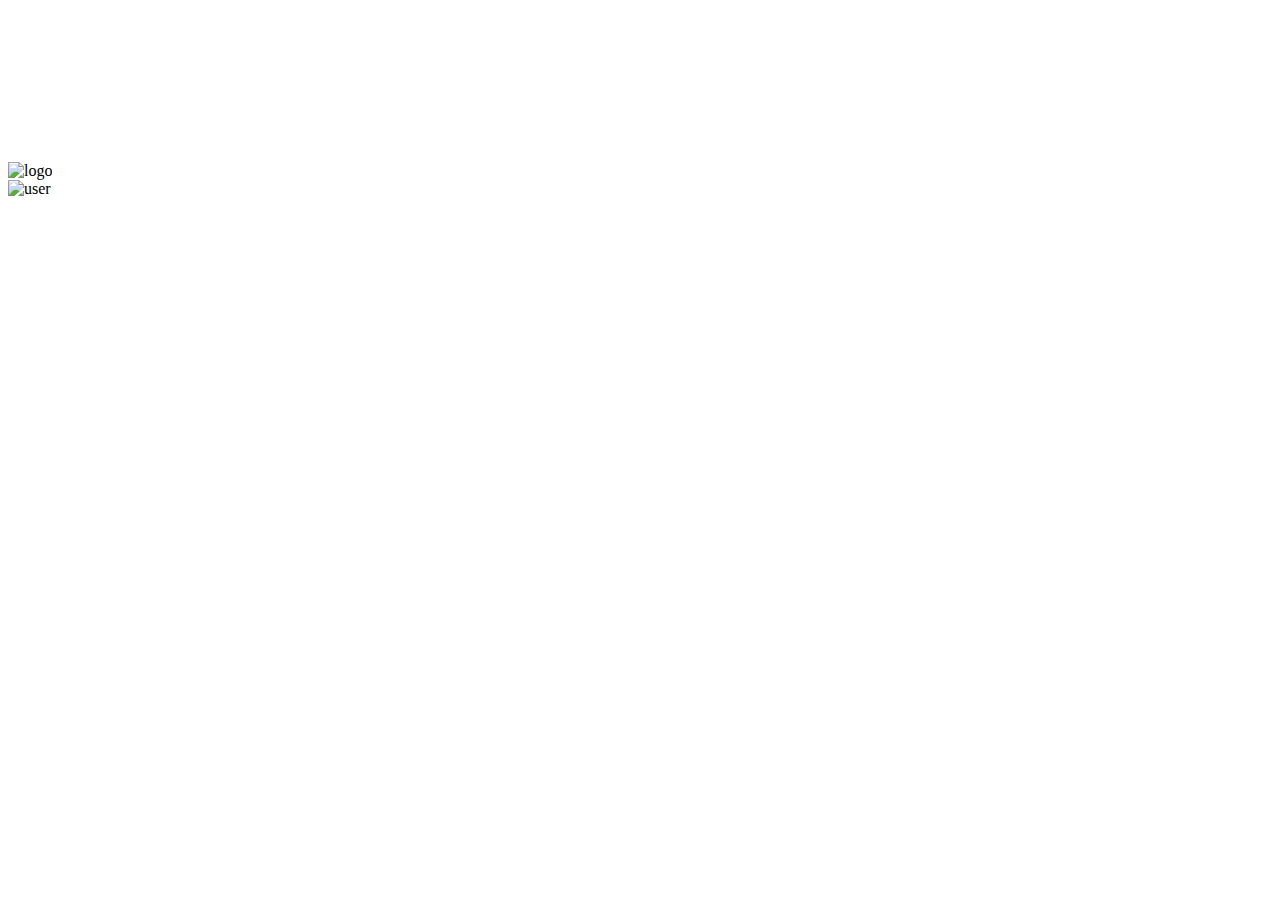
==== html/index.html @ 6c66a6c9 "animacion de boton login/register" ====
<!DOCTYPE html>
<html lang="en">
  <head>
    <meta charset="UTF-8" />
    <meta name="viewport" content="width=device-width, initial-scale=1.0" />
    <link rel="stylesheet" href="css/index.css" />
    <title>ZonaGamer</title>
  </head>
  <body>
    <div class="container">
      <header>
        <div class="svgg">
          <svg>
            <rect y="06" rx="5" fill="white" />
            <rect y="26" rx="5" fill="white" />
            <rect y="46" rx="5" fill="white" />
          </svg>
        </div>

        <div class="logoo">
          <img class="logo" src="./images/zonagamer2.png" alt="logo" />
        </div>
        <div class="userr">
          <img class="user" src="./images/user.png" alt="user" />
        </div>
      </header>
      <nav></nav>
      <div class="main"></div>
      <footer></footer>
    </div>
  </body>
</html>
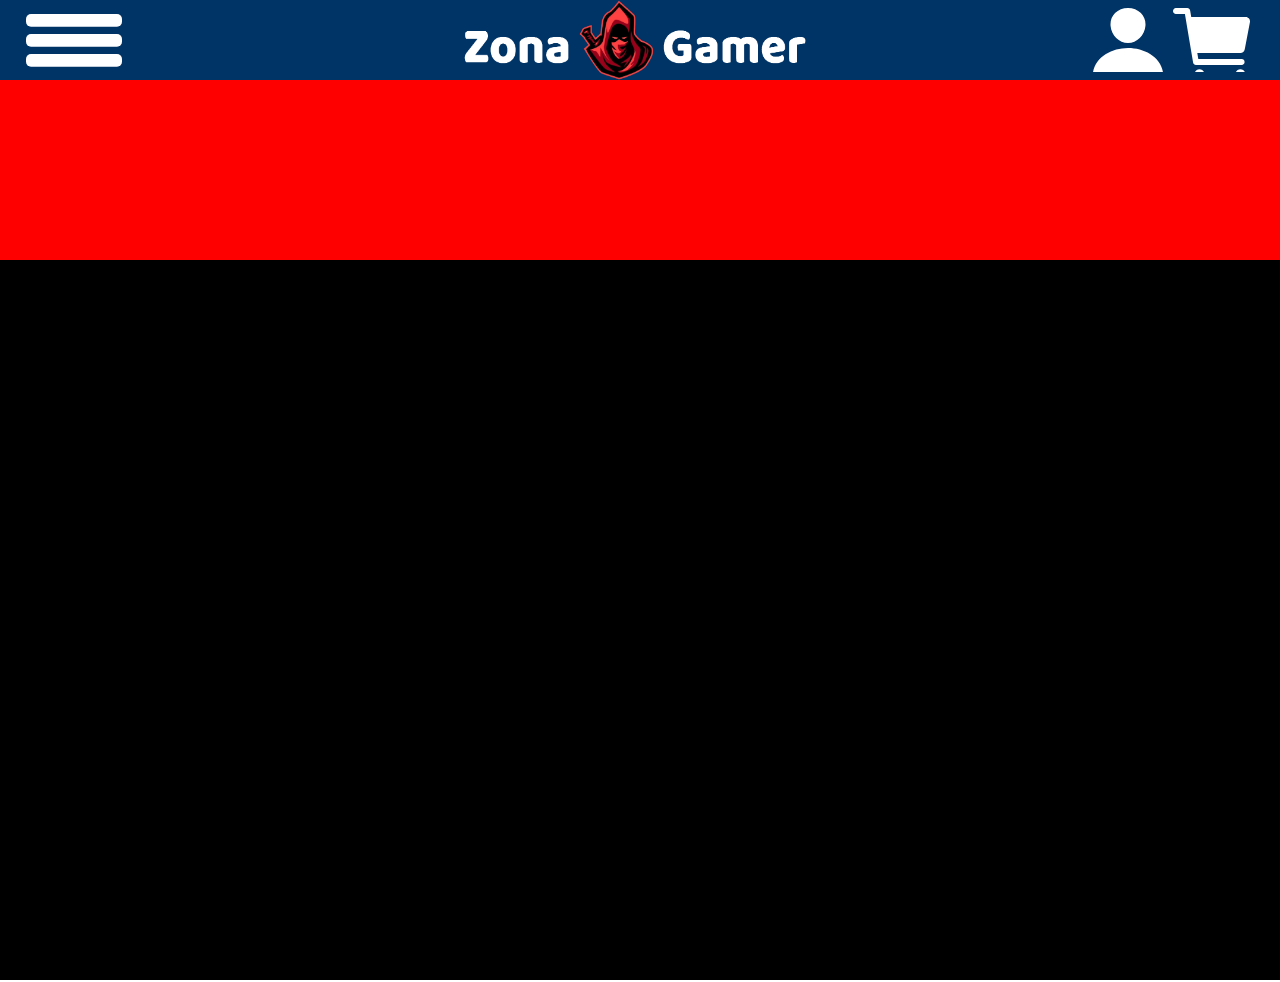
==== commit fcd1810d: "cambios index" ====
--- a/html/index.html
+++ b/html/index.html
@@ -3,14 +3,14 @@
   <head>
     <meta charset="UTF-8" />
     <meta name="viewport" content="width=device-width, initial-scale=1.0" />
-    <link rel="stylesheet" href="css/index.css" />
+    <link rel="stylesheet" href="../css/index.css" />
     <title>ZonaGamer</title>
   </head>
   <body>
     <div class="container">
       <header>
-        <div class="svgg">
-          <svg>
+        <div class="menuHamburgesa">
+          <svg class="hamburgesa">
             <rect y="06" rx="5" fill="white" />
             <rect y="26" rx="5" fill="white" />
             <rect y="46" rx="5" fill="white" />
@@ -18,10 +18,29 @@
         </div>
 
         <div class="logoo">
-          <img class="logo" src="./images/zonagamer2.png" alt="logo" />
+          <img class="logo" src="../images/zonagamer2.png" alt="logo" />
         </div>
-        <div class="userr">
-          <img class="user" src="./images/user.png" alt="user" />
+        <div class="headerDerecha">
+          <svg class="user" xmlns="http://www.w3.org/2000/svg">
+            <path
+              d="M47.8958 5.0906C44.6214 1.8078 40.0479 0 35 0C29.9251 0 25.3366 1.79686 22.0773 5.05935C18.7827 8.35776 17.1774 12.8406 17.5543 17.6811C18.3014 27.2311 26.1274 34.9998 35 34.9998C43.8726 34.9998 51.6851 27.2327 52.444 17.6843C52.826 12.8874 51.2106 8.41401 47.8958 5.0906ZM64.6146 69.9996H5.38543C4.61017 70.009 3.84242 69.8577 3.13803 69.5569C2.43363 69.2561 1.81032 68.8132 1.31343 68.2605C0.219706 67.0465 -0.221147 65.3887 0.105286 63.7121C1.52544 56.3965 5.95753 50.2513 12.9237 45.9372C19.1125 42.1076 26.9519 39.9998 35 39.9998C43.0481 39.9998 50.8875 42.1091 57.0763 45.9372C64.0425 50.2497 68.4746 56.395 69.8947 63.7106C70.2211 65.3871 69.7803 67.0449 68.6866 68.259C68.1898 68.8119 67.5666 69.2551 66.8622 69.5562C66.1578 69.8573 65.39 70.0088 64.6146 69.9996Z"
+              fill="white"
+            />
+          </svg>
+          <svg class="carrito" xmlns="http://www.w3.org/2000/svg">
+            <path
+              d="M26.4688 70C29.1266 70 31.2812 68.0412 31.2812 65.625C31.2812 63.2088 29.1266 61.25 26.4688 61.25C23.8109 61.25 21.6562 63.2088 21.6562 65.625C21.6562 68.0412 23.8109 70 26.4688 70Z"
+              fill="white"
+            />
+            <path
+              d="M67.375 70C70.0329 70 72.1875 68.0412 72.1875 65.625C72.1875 63.2088 70.0329 61.25 67.375 61.25C64.7171 61.25 62.5625 63.2088 62.5625 65.625C62.5625 68.0412 64.7171 70 67.375 70Z"
+              fill="white"
+            />
+            <path
+              d="M76.0225 10.6229C75.6202 10.1085 75.1134 9.6942 74.5389 9.41007C73.9644 9.12594 73.3365 8.97912 72.701 8.98026H18.2343L17.1373 2.47331C17.0203 1.7802 16.6734 1.15235 16.1577 0.700026C15.6419 0.247706 14.9901 -0.000147878 14.3169 6.61924e-08H2.86337C2.10396 6.61924e-08 1.37565 0.315378 0.838662 0.876753C0.301676 1.43813 0 2.19952 0 2.99342C0 3.78733 0.301676 4.54871 0.838662 5.11009C1.37565 5.67146 2.10396 5.98684 2.86337 5.98684H11.9152L20.0865 54.4017C20.2035 55.0948 20.5504 55.7227 21.0662 56.175C21.582 56.6273 22.2337 56.8751 22.907 56.875H68.7209C69.4803 56.875 70.2086 56.5596 70.7456 55.9983C71.2826 55.4369 71.5843 54.6755 71.5843 53.8816C71.5843 53.0877 71.2826 52.3263 70.7456 51.7649C70.2086 51.2035 69.4803 50.8882 68.7209 50.8882H25.3086L24.2993 44.9013H67.5469C68.5399 44.9 69.502 44.5401 70.2703 43.8824C71.0387 43.2248 71.566 42.3098 71.7632 41.2924L76.9173 14.3516C77.0415 13.6996 77.0256 13.0269 76.8709 12.3821C76.7162 11.7373 76.4264 11.1364 76.0225 10.6229Z"
+              fill="white"
+            />
+          </svg>
         </div>
       </header>
       <nav></nav>
--- a/css/index.css
+++ b/css/index.css
@@ -0,0 +1,109 @@
+* {
+  margin: 0;
+  padding: 0;
+  border: 0;
+  list-style: none;
+  outline: none;
+}
+body {
+  background-color: black;
+  display: grid;
+  min-height: 100vh; /* Usa 'vh' en lugar de '%' para calcular la altura de la ventana */
+  margin: 0;
+}
+html {
+  height: 100%;
+}
+header,
+nav,
+.main,
+.container,
+footer {
+  display: grid;
+  width: 100%;
+}
+.container {
+  min-height: 100vh; /* Establece una altura mínima para asegurar que la cuadrícula llene la pantalla */
+  grid-template-rows: auto 1fr auto; /* Primera fila para header, segunda fila para main y tercera fila para footer */
+  grid-template-columns: 1fr; /* Columnas */ /* Una columna que ocupará todo el espacio disponible */
+}
+header {
+  background: #003366;
+  width: calc(100% - 4%);
+  height: auto; /* Cambia la altura a 'auto' para ajustarse al contenido */
+  grid-template-columns: 33.3% 33.3% 33.3%;
+  grid-row: 1; /* El encabezado ocupa la primera fila */
+  margin: 0%;
+  padding-left: 2%;
+  padding-right: 2%;
+}
+.svgg,
+.logoo,
+.headerDerecha {
+  height: auto;
+  width: 100%;
+}
+.menuHamburgesa {
+  width: 100%;
+  display: grid;
+  justify-content: start;
+  align-content: center;
+}
+.hamburgesa {
+  width: 6rem;
+  height: 4rem;
+}
+rect {
+  width: 100%;
+  height: 20%;
+}
+.logoo {
+  margin: auto;
+  display: grid;
+  justify-content: center;
+  align-content: center;
+}
+.logo {
+  width: 22rem;
+  height: 5rem;
+}
+.headerDerecha {
+  display: grid;
+  grid-template-columns: 5rem 5rem;
+  grid-template-rows: 1fr;
+  justify-items: end;
+  align-items: center;
+  justify-content: end;
+  align-content: center;
+}
+.user {
+  width: 100%;
+  height: 4rem;
+}
+.carrito {
+  width: 100%;
+  height: 4rem;
+}
+nav {
+  grid-row: 2; /* El nav ocupa la segunda fila */
+  grid-template-columns: 1fr;
+  grid-template-rows: 1fr;
+  background-color: red;
+  width: 100%;
+  height: 20vh;
+}
+.main {
+  width: 100%;
+  height: 80vh;
+  background-color: black;
+  color: white;
+}
+footer {
+  grid-row: auto;
+  width: 100%;
+  height: auto;
+  grid-template-columns: 1fr;
+  background-color: #202020;
+  border-bottom: 1px solid white;
+  border-top: 1px solid white;
+}
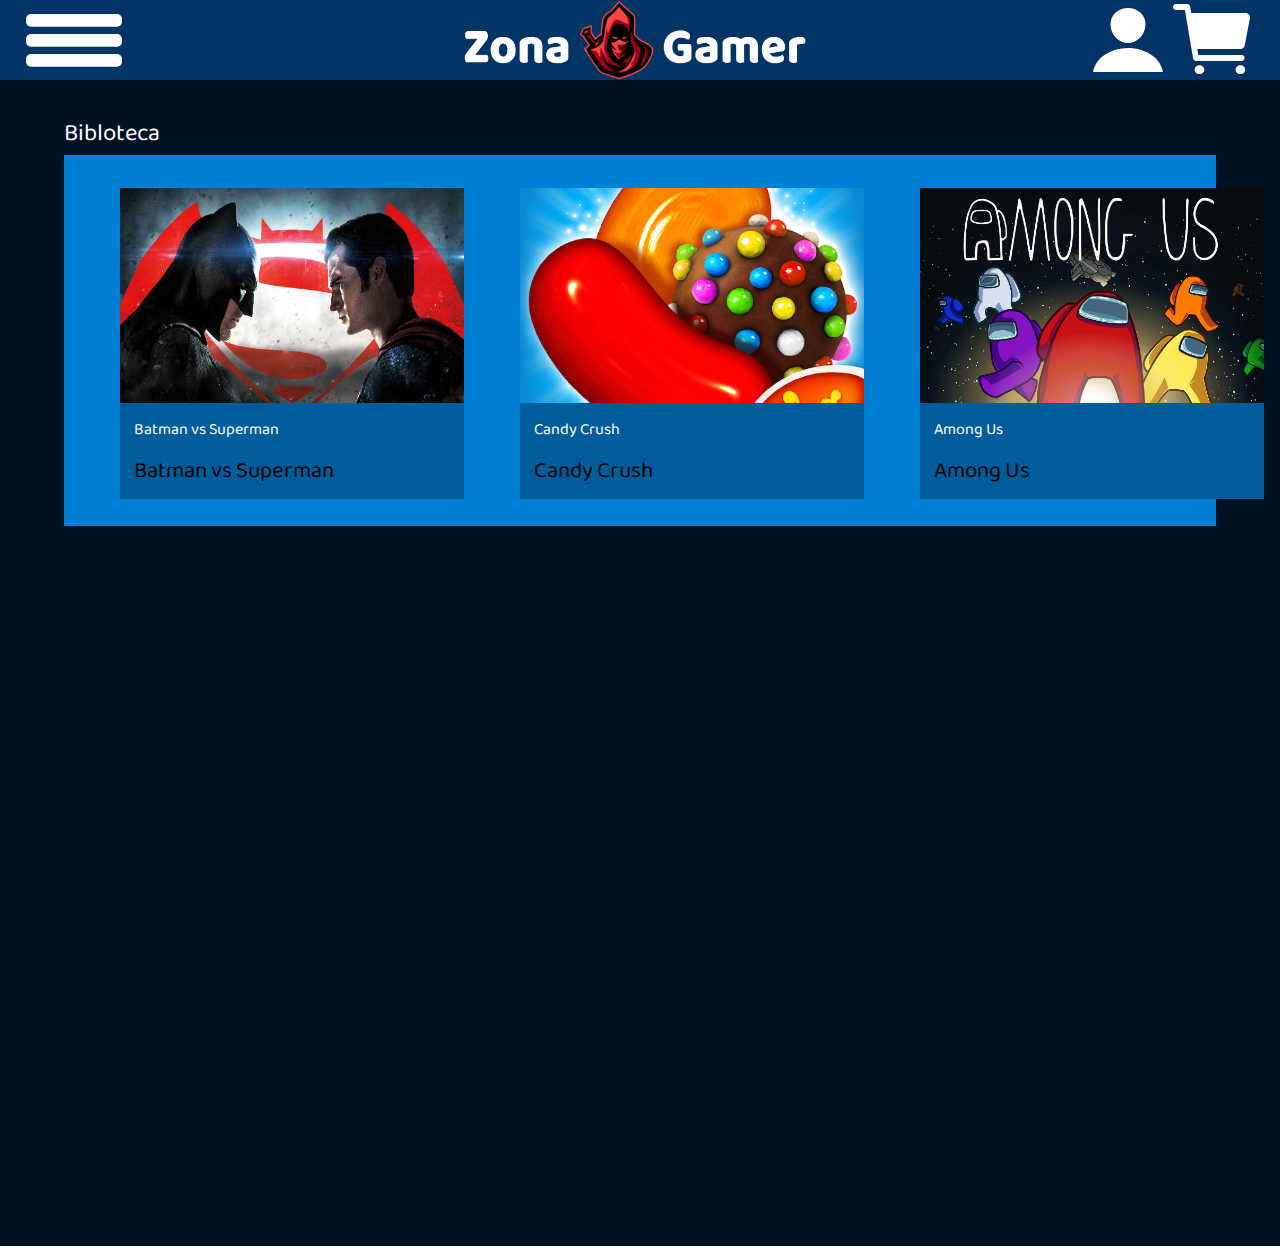
==== commit 689260eb: "cambios index y intento de armar carrusel" ====
--- a/html/index.html
+++ b/html/index.html
@@ -4,6 +4,12 @@
     <meta charset="UTF-8" />
     <meta name="viewport" content="width=device-width, initial-scale=1.0" />
     <link rel="stylesheet" href="../css/index.css" />
+    <link rel="preconnect" href="https://fonts.googleapis.com" />
+    <link rel="preconnect" href="https://fonts.gstatic.com" crossorigin />
+    <link
+      href="https://fonts.googleapis.com/css2?family=Baloo+Chettan+2:wght@700&display=swap"
+      rel="stylesheet"
+    />
     <title>ZonaGamer</title>
   </head>
   <body>
@@ -43,7 +49,26 @@
           </svg>
         </div>
       </header>
-      <nav></nav>
+      <nav>
+        <p>Bibloteca</p>
+        <div class="biblioteca">
+          <div class="cardJuegoBibloteca">
+            <img src="../images/batmanvssuperman.jpg" alt="batmanvssuperman" />
+            <p class="recuadroNombre">Batman vs Superman</p>
+            <p class="recuadroNombreGrande">Batman vs Superman</p>
+          </div>
+          <div class="cardJuegoBibloteca">
+            <img src="../images/CandyCrush.png" alt="batmanvssuperman" />
+            <p class="recuadroNombre">Candy Crush</p>
+            <p class="recuadroNombreGrande">Candy Crush</p>
+          </div>
+          <div class="cardJuegoBibloteca">
+            <img src="../images/amongUs.png" alt="batmanvssuperman" />
+            <p class="recuadroNombre">Among Us</p>
+            <p class="recuadroNombreGrande">Among Us</p>
+          </div>
+        </div>
+      </nav>
       <div class="main"></div>
       <footer></footer>
     </div>
--- a/css/index.css
+++ b/css/index.css
@@ -6,7 +6,7 @@
   outline: none;
 }
 body {
-  background-color: black;
+  background-color: #012;
   display: grid;
   min-height: 100vh; /* Usa 'vh' en lugar de '%' para calcular la altura de la ventana */
   margin: 0;
@@ -82,22 +82,81 @@
 }
 .carrito {
   width: 100%;
-  height: 4rem;
+  height: 4.5rem;
 }
 nav {
   grid-row: 2; /* El nav ocupa la segunda fila */
   grid-template-columns: 1fr;
+  grid-template-rows: 10.5% 89.5%;
+  width: 100%;
+  height: 46vh;
+  margin-top: 2rem;
+  justify-items: center;
+  align-items: end;
+  justify-content: end;
+}
+nav p {
+  justify-items: start;
+  align-items: start;
+  justify-content: start;
+  padding-bottom: 0.5%;
+}
+p {
+  color: white;
+  font-family: "Baloo Chettan 2", cursive;
+  font-size: 1.5rem;
+  width: 90%;
+}
+.biblioteca {
+  display: grid;
+  grid-template-columns: 25rem 25rem 25rem;
   grid-template-rows: 1fr;
-  background-color: red;
+  width: 90%;
+  height: 100%;
+  background-color: #0080d5;
+}
+nav .cardJuegoBibloteca {
+  display: grid;
+  align-items: center;
+  align-content: center;
+  width: calc(100% - 14%);
+  height: calc(100% - 10%);
+  margin-left: 14%;
+  padding-top: 5%;
+  padding-bottom: 5%;
+}
+
+.cardJuegoBibloteca img {
   width: 100%;
-  height: 20vh;
+  height: 14rem;
 }
+.recuadroNombre,
+.recuadroNombreGrande {
+  background-color: #005d9b;
+  font-family: "Baloo Chettan 2", cursive;
+  width: calc(100% - 4%);
+  height: calc(100% - 4%);
+  padding-left: 4%;
+  padding-top: 4%;
+  padding-bottom: 2%;
+}
+.recuadroNombre {
+  color: white;
+  font-size: 1rem;
+}
+.recuadroNombreGrande {
+  color: black;
+  font-size: 1.4rem;
+  padding-top: 0%;
+}
+
 .main {
   width: 100%;
   height: 80vh;
-  background-color: black;
+  background-color: #012;
   color: white;
 }
+
 footer {
   grid-row: auto;
   width: 100%;
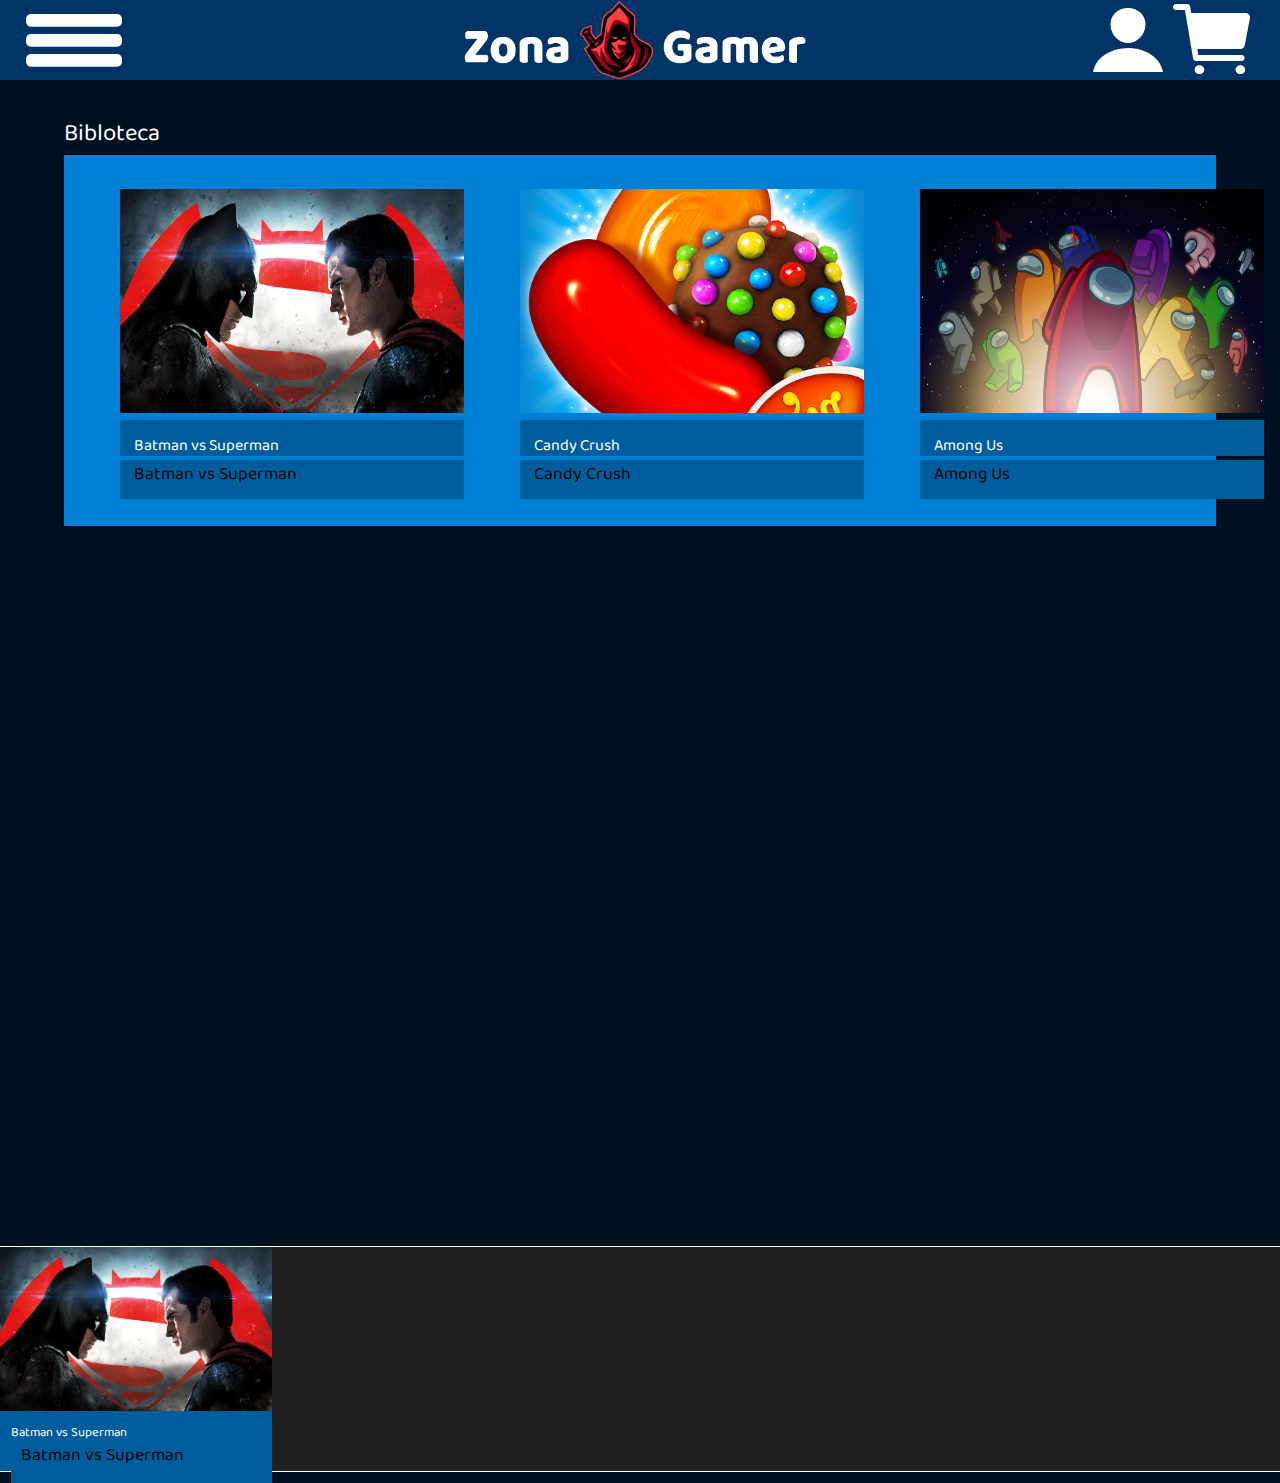
==== commit 558e9820: "carrusel" ====
--- a/html/index.html
+++ b/html/index.html
@@ -70,7 +70,15 @@
         </div>
       </nav>
       <div class="main"></div>
-      <footer></footer>
+      <footer>
+        <div class="cardJuego">
+          <img src="../images/batmanvssuperman.jpg" alt="batmanvssuperman" />
+          <div class="recuadroNombre">
+            <p class="recuadroNombreChico">Batman vs Superman</p>
+            <p class="recuadroNombreGrande">Batman vs Superman</p>
+          </div>
+        </div>
+      </footer>
     </div>
   </body>
 </html>
--- a/css/index.css
+++ b/css/index.css
@@ -166,3 +166,30 @@
   border-bottom: 1px solid white;
   border-top: 1px solid white;
 }
+.cardJuego {
+  display: flex;
+  flex-direction: column;
+  height: 14rem;
+  width: 17rem;
+}
+.cardJuego img {
+  height: 75%;
+  width: 100%;
+}
+.recuadroNombre {
+  width: calc(100% - 4%);
+  height: calc(25% - 8%);
+  padding-left: 4%;
+  padding-top: 4%;
+  padding-bottom: 4%;
+  background-color: #005d9b;
+  font-family: "Baloo Chettan 2", cursive;
+}
+.recuadroNombreChico {
+  color: white;
+  font-size: 0.8rem;
+}
+.recuadroNombreGrande {
+  color: black;
+  font-size: 1.1rem;
+}
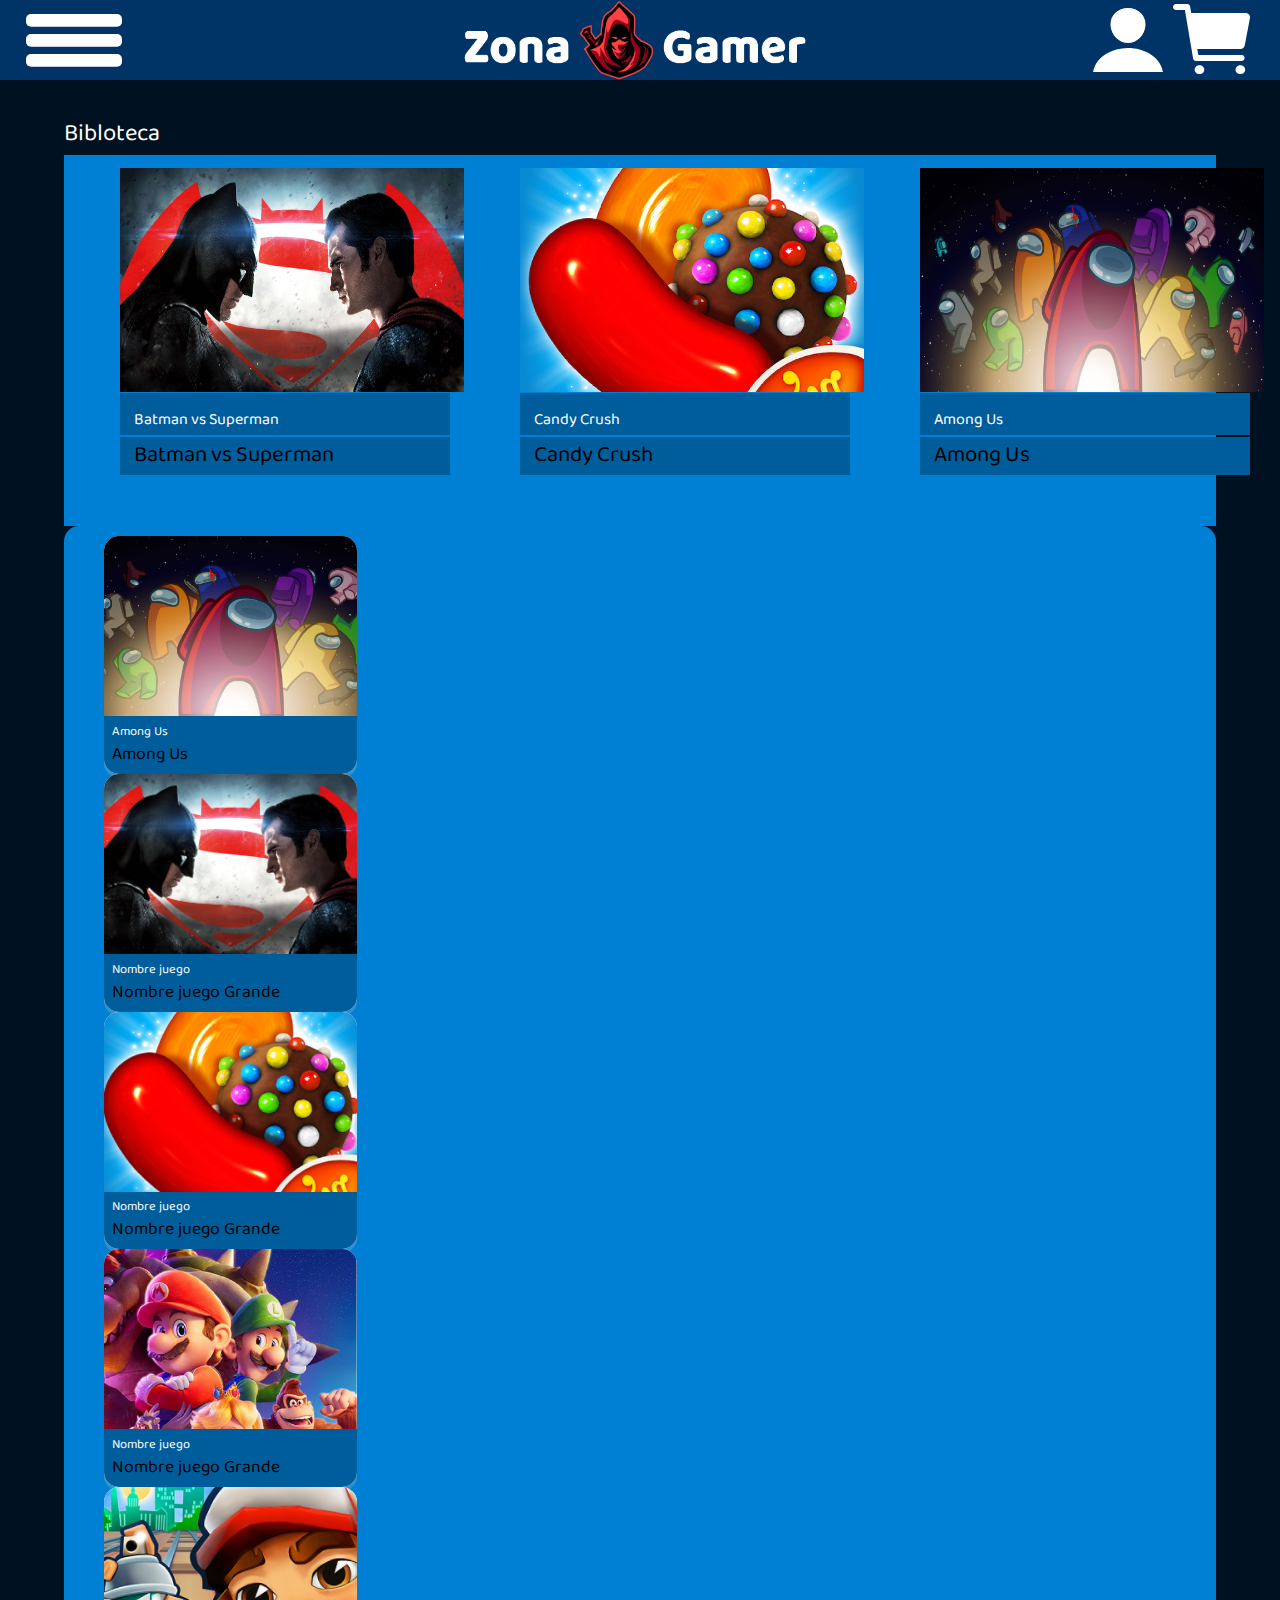
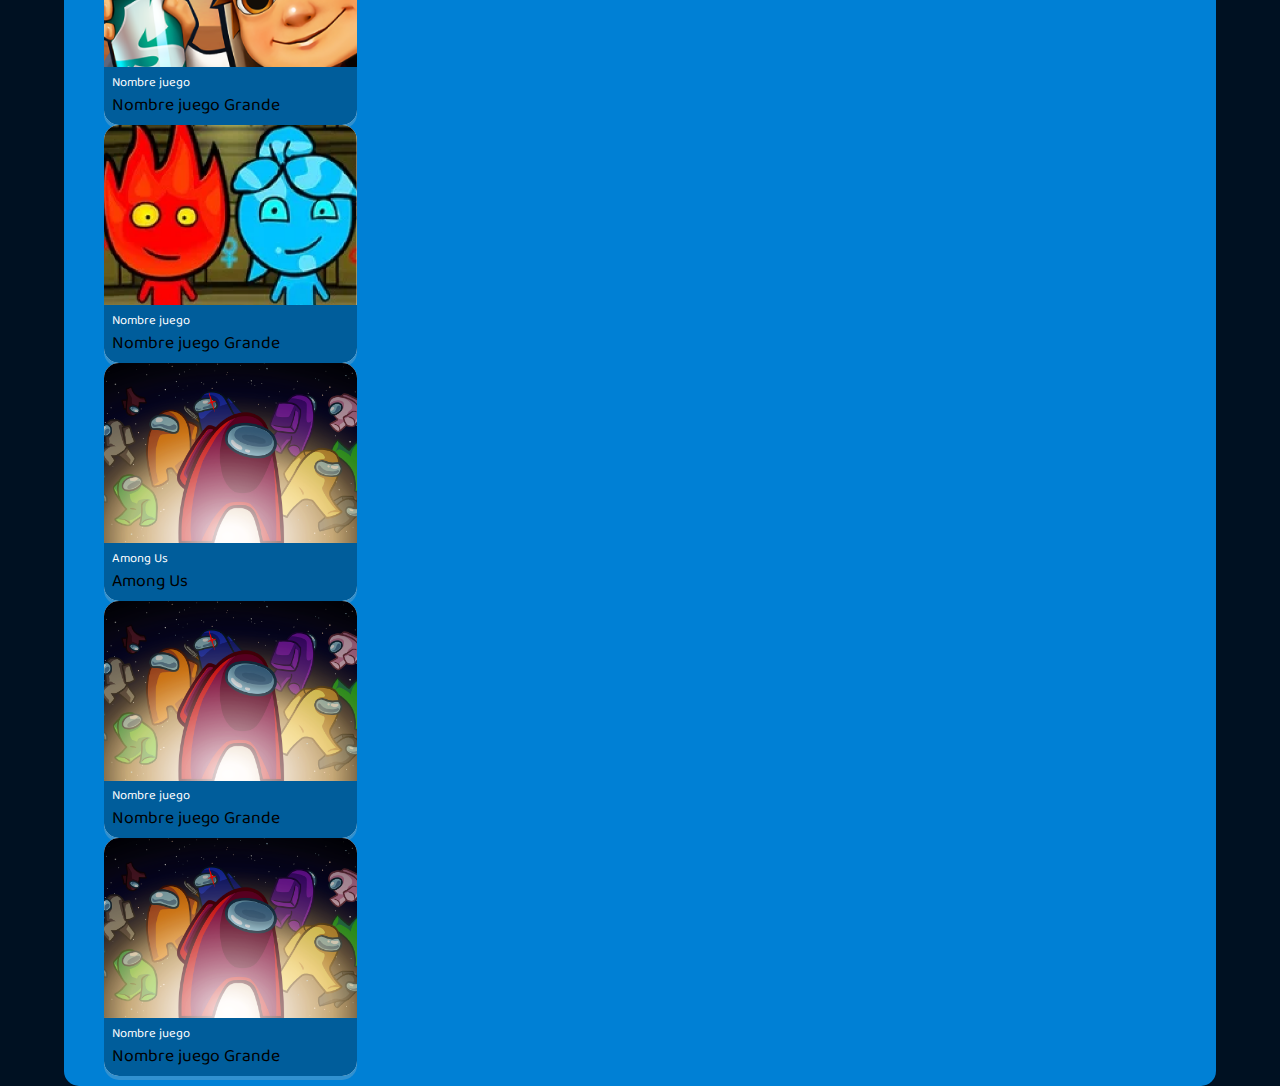
==== commit 34139fb7: "Carruseles LISTOS" ====
--- a/html/index.html
+++ b/html/index.html
@@ -10,6 +10,7 @@
       href="https://fonts.googleapis.com/css2?family=Baloo+Chettan+2:wght@700&display=swap"
       rel="stylesheet"
     />
+    
     <title>ZonaGamer</title>
   </head>
   <body>
@@ -69,16 +70,127 @@
           </div>
         </div>
       </nav>
-      <div class="main"></div>
+      <div class="medium">
+      <div class="main">
+        <div class="swiper-button-next"></div>
+        <div class="swiper-button-prev"></div>
+        <div class="swiper-container mySwiper">
+          <div class="swiper-wrapper">
+            <div class="swiper-slide">
+              <img src="../images/amongUs.png" alt="amongUs" />
+              <div class="card-descripcion">
+                <div class="card-tittle">
+                  <p>Among Us</p>
+                </div>
+                <div class="card-text">
+                  <p>Among Us</p>
+                </div>
+              </div>
+            </div>
+            <div class="swiper-slide">
+              <img src="../images/batmanvssuperman.jpg" alt="amongUs" />
+              <div class="card-descripcion">
+                <div class="card-tittle">
+                  <p>Nombre juego</p>
+                </div>
+                <div class="card-text">
+                  <p>Nombre juego Grande</p>
+                </div>
+              </div>
+            </div>
+            <div class="swiper-slide">
+              <img src="../images/CandyCrush.png" alt="amongUs" />
+              <div class="card-descripcion">
+                <div class="card-tittle">
+                  <p>Nombre juego</p>
+                </div>
+                <div class="card-text">
+                  <p>Nombre juego Grande</p>
+                </div>
+              </div>
+            </div>
+            <div class="swiper-slide">
+              <img src="../images/MarioBros.png" alt="amongUs" />
+              <div class="card-descripcion">
+                <div class="card-tittle">
+                  <p>Nombre juego</p>
+                </div>
+                <div class="card-text">
+                  <p>Nombre juego Grande</p>
+                </div>
+              </div>
+            </div>
+            <div class="swiper-slide">
+              <img src="../images/subway.png" alt="amongUs" />
+              <div class="card-descripcion">
+                <div class="card-tittle">
+                  <p>Nombre juego</p>
+                </div>
+                <div class="card-text">
+                  <p>Nombre juego Grande</p>
+                </div>
+              </div>
+            </div>
+            <div class="swiper-slide">
+              <img src="../images/FyA.png" alt="amongUs" />
+              <div class="card-descripcion">
+                <div class="card-tittle">
+                  <p>Nombre juego</p>
+                </div>
+                <div class="card-text">
+                  <p>Nombre juego Grande</p>
+                </div>
+              </div>
+            </div>
+            <div class="swiper-slide">
+              <img src="../images/amongUs.png" alt="amongUs" />
+              <div class="card-descripcion">
+                <div class="card-tittle">
+                  <p>Among Us</p>
+                </div>
+                <div class="card-text">
+                  <p>Among Us</p>
+                </div>
+              </div>
+            </div>
+            <div class="swiper-slide">
+              <img src="../images/amongUs.png" alt="amongUs" />
+              <div class="card-descripcion">
+                <div class="card-tittle">
+                  <p>Nombre juego</p>
+                </div>
+                <div class="card-text">
+                  <p>Nombre juego Grande</p>
+                </div>
+              </div>
+            </div>
+            <div class="swiper-slide">
+              <img src="../images/amongUs.png" alt="amongUs" />
+              <div class="card-descripcion">
+                <div class="card-tittle">
+                  <p>Nombre juego</p>
+                </div>
+                <div class="card-text">
+                  <p>Nombre juego Grande</p>
+                </div>
+              </div>
+            </div>
+          </div>
+        </div>
+      </div>
+    </div>
       <footer>
-        <div class="cardJuego">
+        <!--<div class="cardJuego">
           <img src="../images/batmanvssuperman.jpg" alt="batmanvssuperman" />
           <div class="recuadroNombre">
             <p class="recuadroNombreChico">Batman vs Superman</p>
             <p class="recuadroNombreGrande">Batman vs Superman</p>
           </div>
-        </div>
+        </div>--!>
       </footer>
     </div>
+    <!-- Swiper JS -->
+    <script src="https://unpkg.com/swiper/swiper-bundle.min.js"></script>
+    <script src="../js/prueba.js" type="text/javascript"></script>
   </body>
 </html>
--- a/css/index.css
+++ b/css/index.css
@@ -4,6 +4,7 @@
   border: 0;
   list-style: none;
   outline: none;
+  box-sizing: border-box;
 }
 body {
   background-color: #012;
@@ -16,20 +17,19 @@
 }
 header,
 nav,
-.main,
-.container,
 footer {
   display: grid;
   width: 100%;
 }
 .container {
+  display: grid;
   min-height: 100vh; /* Establece una altura mínima para asegurar que la cuadrícula llene la pantalla */
   grid-template-rows: auto 1fr auto; /* Primera fila para header, segunda fila para main y tercera fila para footer */
   grid-template-columns: 1fr; /* Columnas */ /* Una columna que ocupará todo el espacio disponible */
 }
 header {
   background: #003366;
-  width: calc(100% - 4%);
+  width: calc(100%);
   height: auto; /* Cambia la altura a 'auto' para ajustarse al contenido */
   grid-template-columns: 33.3% 33.3% 33.3%;
   grid-row: 1; /* El encabezado ocupa la primera fila */
@@ -149,12 +149,64 @@
   font-size: 1.4rem;
   padding-top: 0%;
 }
-
+/*------------------------------------------------------*/
+.medium {
+  display: flex;
+  justify-content: center;
+}
 .main {
-  width: 100%;
-  height: 80vh;
-  background-color: #012;
-  color: white;
+  background-color: #0080d5;
+  border-radius: 15px;
+  width: 90%;
+  padding: 10px 40px;
+  overflow: hidden;
+}
+
+.main .swiper-main {
+  width: 100%;
+  height: 100%;
+}
+
+.swiper-slide {
+  position: relative;
+  text-align: start;
+  background: #fff;
+  border-radius: 15px;
+  box-shadow: 0px 4px rgba(196, 196, 196, 0.25);
+}
+.swiper-slide:hover img {
+  filter: blur(5px);
+}
+.swiper-slide .card-tittle p {
+  font-size: 0.8rem;
+}
+.swiper-slide .card-text p {
+  font-size: 1.1rem;
+  color: black;
+}
+.swiper-slide img {
+  display: block;
+  width: 100%;
+  height: 180px;
+  object-fit: cover;
+  border-top-left-radius: 15px;
+  border-top-right-radius: 15px;
+}
+.main .card-descripcion {
+  padding: 0.3rem 0.5rem 0.5rem;
+  background-color: #005d9b;
+  border-bottom-left-radius: 15px;
+  border-bottom-right-radius: 15px;
+}
+
+.main .card-descripcion .card-tittle {
+  font-size: 1rem;
+}
+.swiper-button-next {
+  right: 26px !important;
+}
+.swiper-button-prev {
+  left: 26px !important;
 }
 
 footer {
@@ -166,30 +218,3 @@
   border-bottom: 1px solid white;
   border-top: 1px solid white;
 }
-.cardJuego {
-  display: flex;
-  flex-direction: column;
-  height: 14rem;
-  width: 17rem;
-}
-.cardJuego img {
-  height: 75%;
-  width: 100%;
-}
-.recuadroNombre {
-  width: calc(100% - 4%);
-  height: calc(25% - 8%);
-  padding-left: 4%;
-  padding-top: 4%;
-  padding-bottom: 4%;
-  background-color: #005d9b;
-  font-family: "Baloo Chettan 2", cursive;
-}
-.recuadroNombreChico {
-  color: white;
-  font-size: 0.8rem;
-}
-.recuadroNombreGrande {
-  color: black;
-  font-size: 1.1rem;
-}
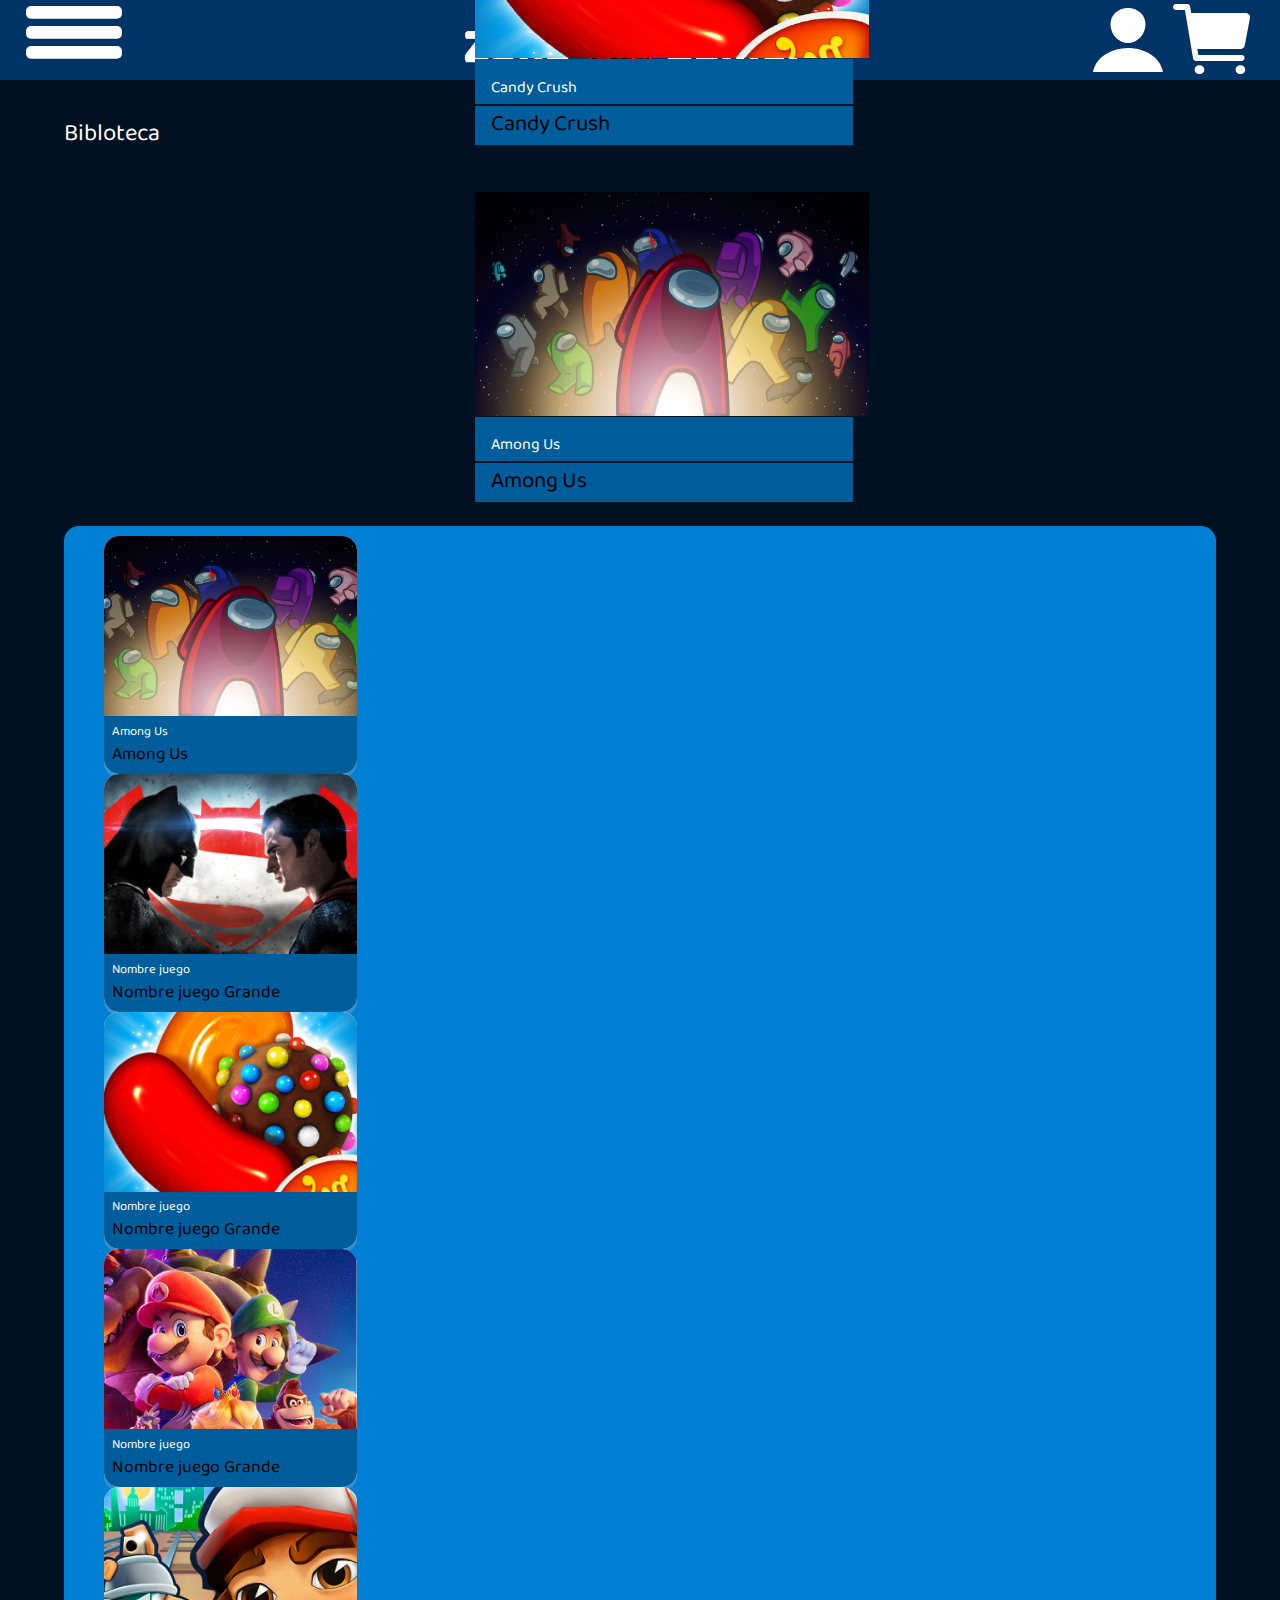
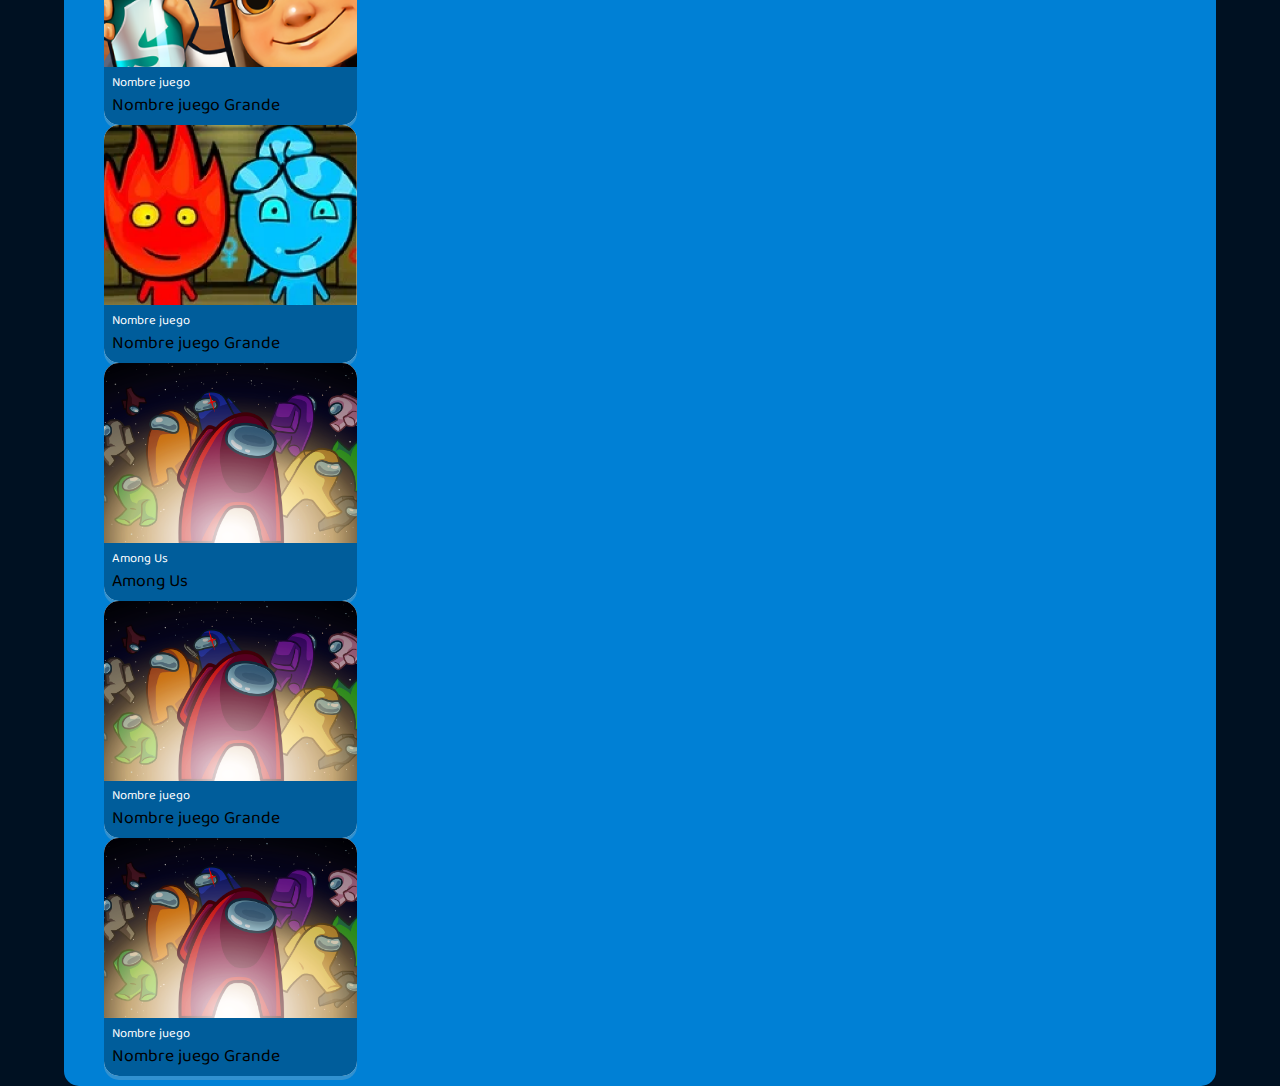
==== commit 4cc536c8: "menu hamburguesa implementado pero con errores de margenes y vivisibilidad" ====
--- a/html/index.html
+++ b/html/index.html
@@ -13,17 +13,18 @@
     
     <title>ZonaGamer</title>
   </head>
+  
   <body>
     <div class="container">
       <header>
-        <div class="menuHamburgesa">
+        
           <svg class="hamburgesa">
             <rect y="06" rx="5" fill="white" />
             <rect y="26" rx="5" fill="white" />
             <rect y="46" rx="5" fill="white" />
           </svg>
-        </div>
 
+          
         <div class="logoo">
           <img class="logo" src="../images/zonagamer2.png" alt="logo" />
         </div>
--- a/css/index.css
+++ b/css/index.css
@@ -43,12 +43,7 @@
   height: auto;
   width: 100%;
 }
-.menuHamburgesa {
-  width: 100%;
-  display: grid;
-  justify-content: start;
-  align-content: center;
-}
+
 .hamburgesa {
   width: 6rem;
   height: 4rem;
@@ -107,7 +102,7 @@
   font-size: 1.5rem;
   width: 90%;
 }
-.biblioteca {
+*/ .biblioteca {
   display: grid;
   grid-template-columns: 25rem 25rem 25rem;
   grid-template-rows: 1fr;
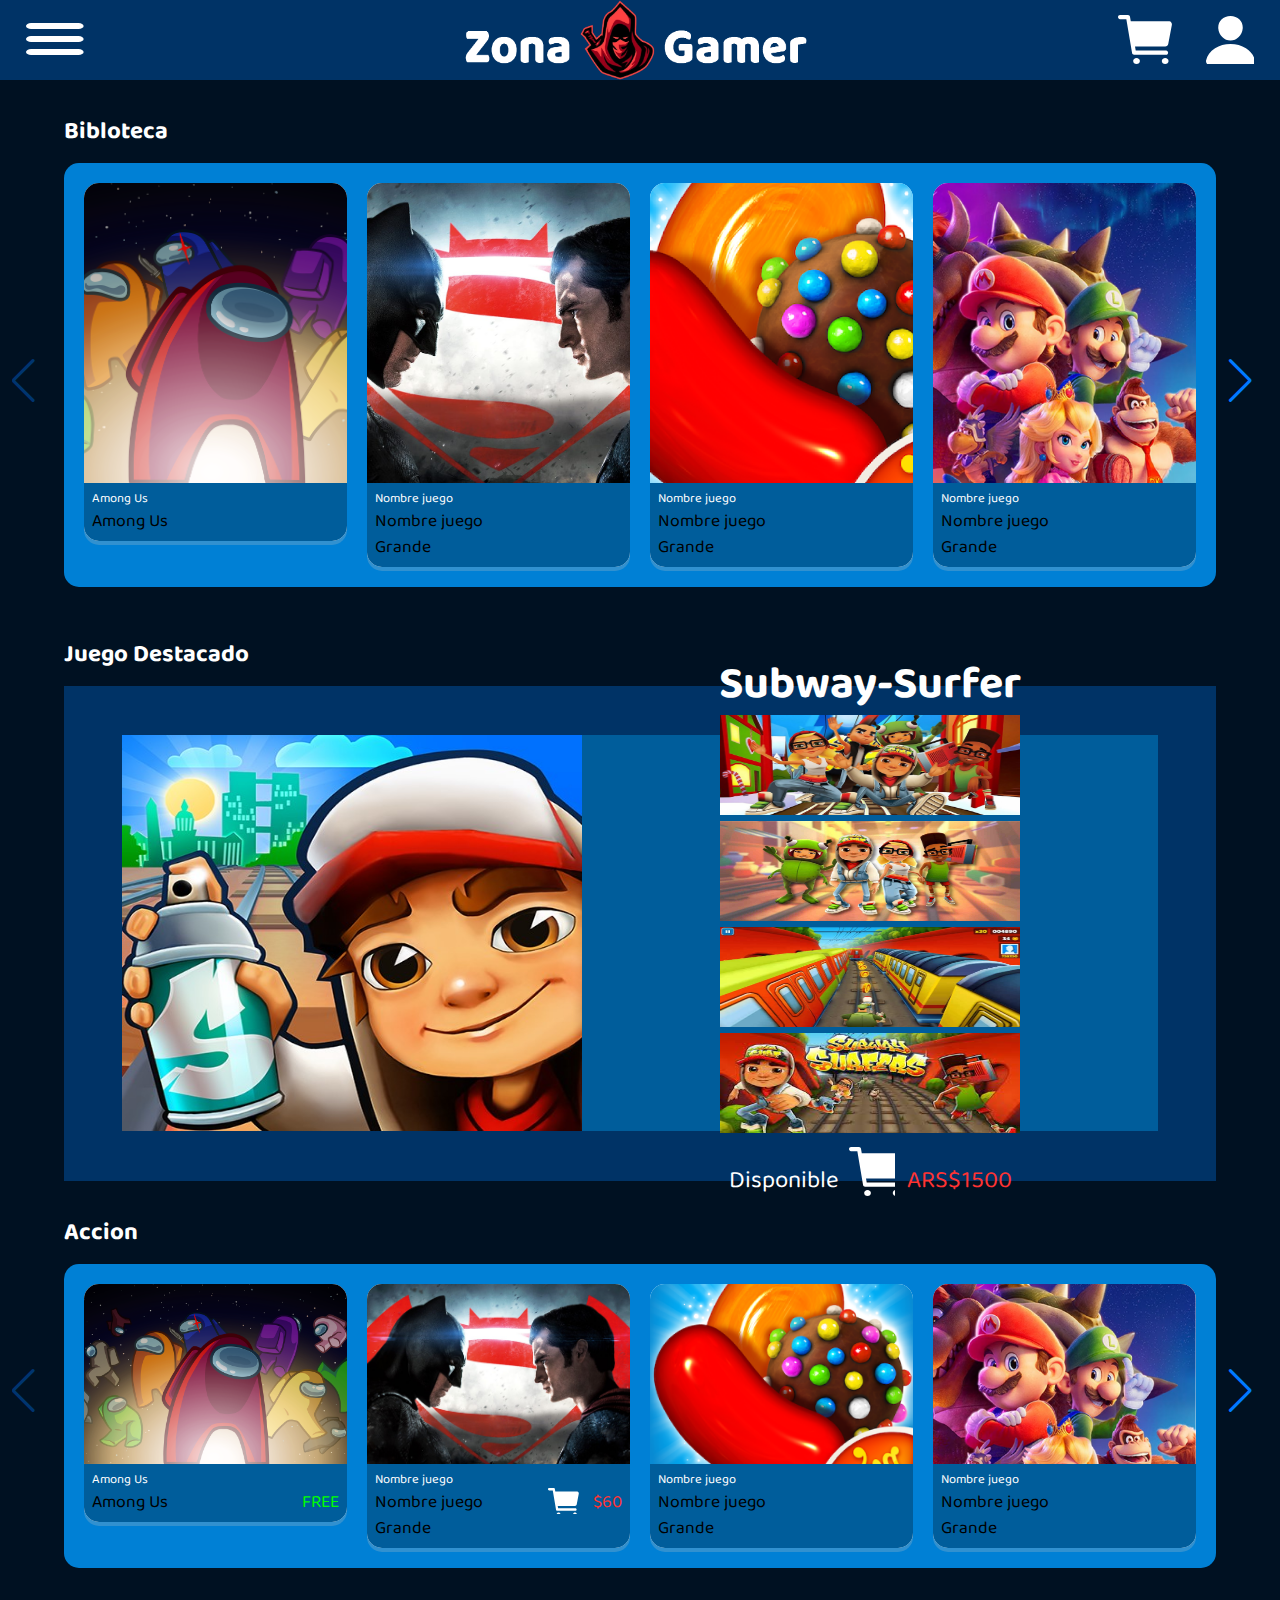
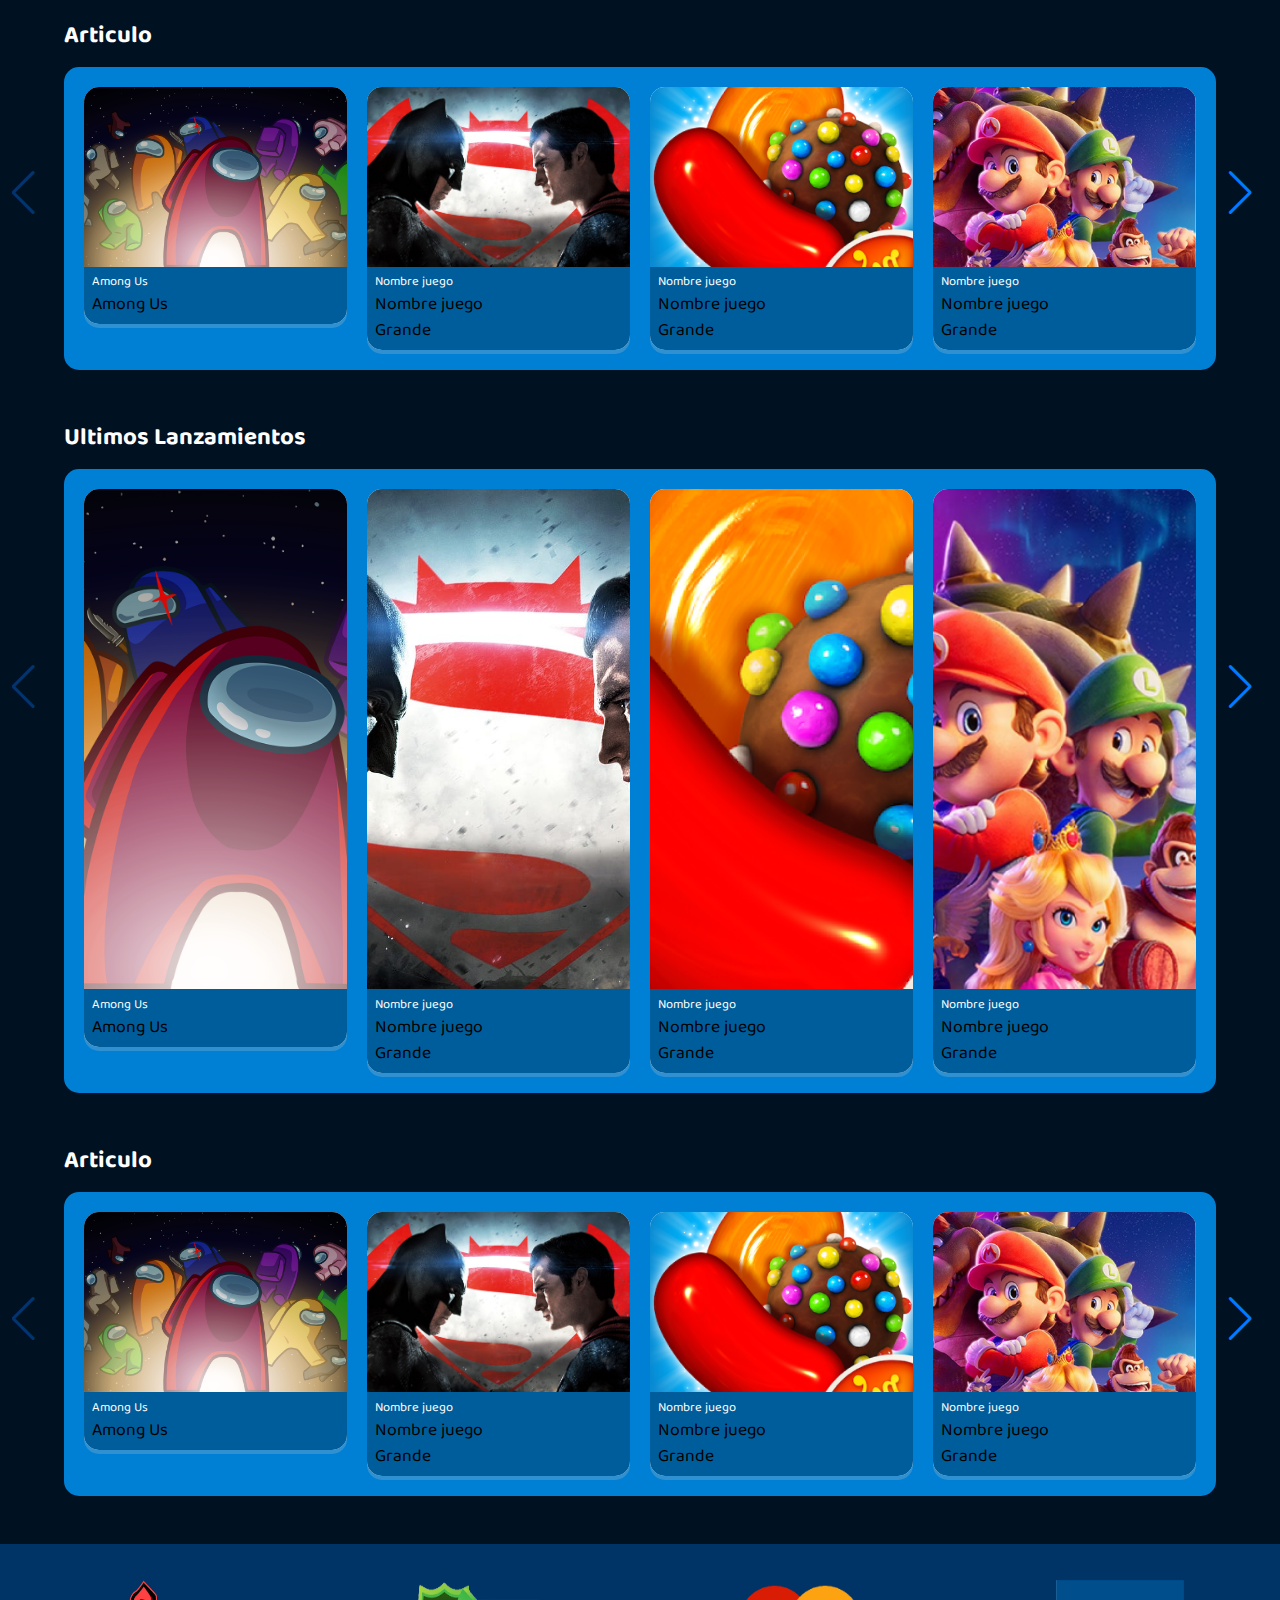
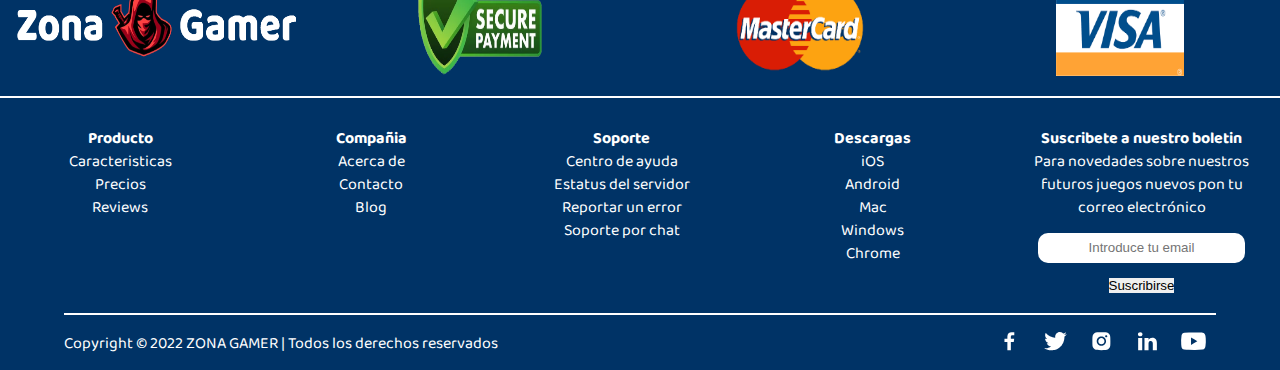
==== commit 0d29511a: "mejoras en footer,agrego todo a index" ====
--- a/html/index.html
+++ b/html/index.html
@@ -3,193 +3,893 @@
   <head>
     <meta charset="UTF-8" />
     <meta name="viewport" content="width=device-width, initial-scale=1.0" />
-    <link rel="stylesheet" href="../css/index.css" />
+    <link rel="stylesheet" href="../css/prueba.css" />
     <link rel="preconnect" href="https://fonts.googleapis.com" />
     <link rel="preconnect" href="https://fonts.gstatic.com" crossorigin />
     <link
       href="https://fonts.googleapis.com/css2?family=Baloo+Chettan+2:wght@700&display=swap"
       rel="stylesheet"
     />
-    
+    <link
+      rel="stylesheet"
+      href="https://unpkg.com/swiper/swiper-bundle.min.css"
+    />
     <title>ZonaGamer</title>
   </head>
-  
   <body>
-    <div class="container">
-      <header>
-        
-          <svg class="hamburgesa">
-            <rect y="06" rx="5" fill="white" />
-            <rect y="26" rx="5" fill="white" />
-            <rect y="46" rx="5" fill="white" />
+    <header>
+      <div class="menuHamburgesa">
+        <svg class="hamburgesa" id="abrir" class="abrir-menu">
+          <rect y="03" rx="5" fill="white" />
+          <rect y="16" rx="5" fill="white" />
+          <rect y="29" rx="5" fill="white" />
+        </svg>
+      </div>
+      <div class="logoo">
+        <img class="logo" src="../images/zonagamer2.png" alt="logo" />
+      </div>
+      <div class="headerDerecha">
+        <svg class="carrito" xmlns="http://www.w3.org/2000/svg">
+          <path
+            d="M26.4688 70C29.1266 70 31.2812 68.0412 31.2812 65.625C31.2812 63.2088 29.1266 61.25 26.4688 61.25C23.8109 61.25 21.6562 63.2088 21.6562 65.625C21.6562 68.0412 23.8109 70 26.4688 70Z"
+            fill="white"
+            transform="scale(0.7)"
+          />
+          <path
+            d="M67.375 70C70.0329 70 72.1875 68.0412 72.1875 65.625C72.1875 63.2088 70.0329 61.25 67.375 61.25C64.7171 61.25 62.5625 63.2088 62.5625 65.625C62.5625 68.0412 64.7171 70 67.375 70Z"
+            fill="white"
+            transform="scale(0.7)"
+          />
+          <path
+            d="M76.0225 10.6229C75.6202 10.1085 75.1134 9.6942 74.5389 9.41007C73.9644 9.12594 73.3365 8.97912 72.701 8.98026H18.2343L17.1373 2.47331C17.0203 1.7802 16.6734 1.15235 16.1577 0.700026C15.6419 0.247706 14.9901 -0.000147878 14.3169 6.61924e-08H2.86337C2.10396 6.61924e-08 1.37565 0.315378 0.838662 0.876753C0.301676 1.43813 0 2.19952 0 2.99342C0 3.78733 0.301676 4.54871 0.838662 5.11009C1.37565 5.67146 2.10396 5.98684 2.86337 5.98684H11.9152L20.0865 54.4017C20.2035 55.0948 20.5504 55.7227 21.0662 56.175C21.582 56.6273 22.2337 56.8751 22.907 56.875H68.7209C69.4803 56.875 70.2086 56.5596 70.7456 55.9983C71.2826 55.4369 71.5843 54.6755 71.5843 53.8816C71.5843 53.0877 71.2826 52.3263 70.7456 51.7649C70.2086 51.2035 69.4803 50.8882 68.7209 50.8882H25.3086L24.2993 44.9013H67.5469C68.5399 44.9 69.502 44.5401 70.2703 43.8824C71.0387 43.2248 71.566 42.3098 71.7632 41.2924L76.9173 14.3516C77.0415 13.6996 77.0256 13.0269 76.8709 12.3821C76.7162 11.7373 76.4264 11.1364 76.0225 10.6229Z"
+            fill="white"
+            transform="scale(0.7)"
+          />
+        </svg>
+        <svg
+          class="user"
+          xmlns="http://www.w3.org/2000/svg"
+          id="abrir_perfil"
+          class="abrir-perfil"
+        >
+          <path
+            d="M47.8958 5.0906C44.6214 1.8078 40.0479 0 35 0C29.9251 0 25.3366 1.79686 22.0773 5.05935C18.7827 8.35776 17.1774 12.8406 17.5543 17.6811C18.3014 27.2311 26.1274 34.9998 35 34.9998C43.8726 34.9998 51.6851 27.2327 52.444 17.6843C52.826 12.8874 51.2106 8.41401 47.8958 5.0906ZM64.6146 69.9996H5.38543C4.61017 70.009 3.84242 69.8577 3.13803 69.5569C2.43363 69.2561 1.81032 68.8132 1.31343 68.2605C0.219706 67.0465 -0.221147 65.3887 0.105286 63.7121C1.52544 56.3965 5.95753 50.2513 12.9237 45.9372C19.1125 42.1076 26.9519 39.9998 35 39.9998C43.0481 39.9998 50.8875 42.1091 57.0763 45.9372C64.0425 50.2497 68.4746 56.395 69.8947 63.7106C70.2211 65.3871 69.7803 67.0449 68.6866 68.259C68.1898 68.8119 67.5666 69.2551 66.8622 69.5562C66.1578 69.8573 65.39 70.0088 64.6146 69.9996Z"
+            fill="white"
+            transform="scale(0.7)"
+          />
+        </svg>
+      </div>
+    </header>
+
+    <!--                                  MENU HAMBURGESA                -->
+
+    <nav class="nav" id="nav">
+      <ul class="nav-list">
+        <div class="item-menu-hamburgesa">
+          <svg class="svg-1" xmlns="http://www.w3.org/2000/svg">
+            <path
+              d="M31.1667 1.82143C31.1667 0.812054 30.5351 0 29.75 0C28.9649 0 28.3333 0.812054 28.3333 1.82143V2.42857H1.88889C0.844097 2.42857 0 3.51384 0 4.85714V13.3571C0 14.7004 0.844097 15.7857 1.88889 15.7857H2.47917C3.70694 15.7857 4.61007 17.2732 4.30903 18.8062L1.94792 30.9795C1.80625 31.708 1.93611 32.4746 2.29028 33.0665C2.64444 33.6585 3.1934 34 3.77778 34H9.44444C10.3122 34 11.0677 33.2411 11.2743 32.1634L12.809 24.2857H18.9715C20.3705 24.2857 21.616 23.1549 22.0823 21.4625L23.6642 15.7857H25.5C26.0017 15.7857 26.4799 15.5277 26.834 15.0723L28.174 13.3571H32.1111C33.1559 13.3571 34 12.2719 34 10.9286V4.85714C34 3.51384 33.1559 2.42857 32.1111 2.42857H31.1667V1.82143ZM18.9715 20.6429H13.5174L14.4618 15.7857H20.6597L19.4201 20.2406C19.3552 20.4835 19.1722 20.6429 18.9774 20.6429H18.9715ZM4.72222 7.28571H27.3889C27.9083 7.28571 28.3333 7.83214 28.3333 8.5C28.3333 9.16786 27.9083 9.71429 27.3889 9.71429H4.72222C4.20278 9.71429 3.77778 9.16786 3.77778 8.5C3.77778 7.83214 4.20278 7.28571 4.72222 7.28571Z"
+              fill="#F2F2F2"
+            />
           </svg>
-
-          
-        <div class="logoo">
-          <img class="logo" src="../images/zonagamer2.png" alt="logo" />
-        </div>
-        <div class="headerDerecha">
-          <svg class="user" xmlns="http://www.w3.org/2000/svg">
-            <path
-              d="M47.8958 5.0906C44.6214 1.8078 40.0479 0 35 0C29.9251 0 25.3366 1.79686 22.0773 5.05935C18.7827 8.35776 17.1774 12.8406 17.5543 17.6811C18.3014 27.2311 26.1274 34.9998 35 34.9998C43.8726 34.9998 51.6851 27.2327 52.444 17.6843C52.826 12.8874 51.2106 8.41401 47.8958 5.0906ZM64.6146 69.9996H5.38543C4.61017 70.009 3.84242 69.8577 3.13803 69.5569C2.43363 69.2561 1.81032 68.8132 1.31343 68.2605C0.219706 67.0465 -0.221147 65.3887 0.105286 63.7121C1.52544 56.3965 5.95753 50.2513 12.9237 45.9372C19.1125 42.1076 26.9519 39.9998 35 39.9998C43.0481 39.9998 50.8875 42.1091 57.0763 45.9372C64.0425 50.2497 68.4746 56.395 69.8947 63.7106C70.2211 65.3871 69.7803 67.0449 68.6866 68.259C68.1898 68.8119 67.5666 69.2551 66.8622 69.5562C66.1578 69.8573 65.39 70.0088 64.6146 69.9996Z"
+          <li>Accion</li>
+        </div>
+
+        <div class="item-menu-hamburgesa">
+          <svg class="svg-2" xmlns="http://www.w3.org/2000/svg">
+            <path
+              d="M17 24.0833H12.75V20.1128C10.2093 18.6432 8.5 15.8961 8.5 12.75C8.5 8.05558 12.3056 4.25 17 4.25C21.6944 4.25 25.5 8.05558 25.5 12.75C25.5 15.8961 23.7906 18.6432 21.25 20.1128V24.0833H17Z"
+              stroke="white"
+              stroke-width="2"
+              stroke-linecap="round"
+              stroke-linejoin="round"
+            />
+            <path
+              d="M19.8333 28.333H14.1667C13.3843 28.333 12.75 28.9673 12.75 29.7497C12.75 30.5321 13.3843 31.1663 14.1667 31.1663H19.8333C20.6157 31.1663 21.25 30.5321 21.25 29.7497C21.25 28.9673 20.6157 28.333 19.8333 28.333Z"
               fill="white"
             />
           </svg>
-          <svg class="carrito" xmlns="http://www.w3.org/2000/svg">
-            <path
-              d="M26.4688 70C29.1266 70 31.2812 68.0412 31.2812 65.625C31.2812 63.2088 29.1266 61.25 26.4688 61.25C23.8109 61.25 21.6562 63.2088 21.6562 65.625C21.6562 68.0412 23.8109 70 26.4688 70Z"
+          <li>Estrategia</li>
+        </div>
+
+        <div class="item-menu-hamburgesa">
+          <svg class="svg-3" xmlns="http://www.w3.org/2000/svg">
+            <path
+              d="M34.9708 13.6478C34.95 13.5321 34.9195 13.4192 34.8797 13.3109L31.4362 3.66844C30.6423 1.44047 28.7109 0 26.5134 0H8.4866C6.29089 0 4.35769 1.44047 3.56472 3.66844L0.11759 13.3109C0.0392474 13.5284 -0.00078279 13.763 1.15955e-05 14V33.25C1.15955e-05 33.7141 0.153657 34.1592 0.427148 34.4874C0.700638 34.8156 1.07157 35 1.45834 35H4.37501C4.76178 35 5.13272 34.8156 5.40621 34.4874C5.6797 34.1592 5.83334 33.7141 5.83334 33.25V31.5H29.1667V33.25C29.1667 33.7141 29.3203 34.1592 29.5938 34.4874C29.8673 34.8156 30.2382 35 30.625 35H33.5417C33.9284 35 34.2994 34.8156 34.5729 34.4874C34.8464 34.1592 35 33.7141 35 33.25V14C35.0001 13.8817 34.9904 13.7637 34.9708 13.6478ZM7.29168 24.5C6.71481 24.5 6.15091 24.2947 5.67126 23.9101C5.19162 23.5256 4.81778 22.9789 4.59703 22.3394C4.37627 21.6999 4.31851 20.9961 4.43105 20.3172C4.54359 19.6383 4.82138 19.0146 5.22928 18.5251C5.63718 18.0356 6.15688 17.7023 6.72266 17.5673C7.28844 17.4322 7.87488 17.5015 8.40784 17.7664C8.94079 18.0313 9.39631 18.4799 9.71679 19.0555C10.0373 19.6311 10.2083 20.3078 10.2083 21C10.2083 21.9283 9.90105 22.8185 9.35407 23.4749C8.80709 24.1313 8.06522 24.5 7.29168 24.5ZM27.7083 24.5C27.1315 24.5 26.5676 24.2947 26.0879 23.9101C25.6083 23.5256 25.2344 22.9789 25.0137 22.3394C24.7929 21.6999 24.7352 20.9961 24.8477 20.3172C24.9603 19.6383 25.238 19.0146 25.6459 18.5251C26.0538 18.0356 26.5735 17.7023 27.1393 17.5673C27.7051 17.4322 28.2915 17.5015 28.8245 17.7664C29.3574 18.0313 29.813 18.4799 30.1335 19.0555C30.4539 19.6311 30.625 20.3078 30.625 21C30.625 21.9283 30.3177 22.8185 29.7707 23.4749C29.2237 24.1313 28.4819 24.5 27.7083 24.5ZM3.66954 12.25L6.24259 5.04766C6.57254 4.12234 7.47397 3.5 8.4866 3.5H26.5134C27.5251 3.5 28.4275 4.12234 28.7574 5.04766L31.3305 12.25H3.66954Z"
               fill="white"
             />
-            <path
-              d="M67.375 70C70.0329 70 72.1875 68.0412 72.1875 65.625C72.1875 63.2088 70.0329 61.25 67.375 61.25C64.7171 61.25 62.5625 63.2088 62.5625 65.625C62.5625 68.0412 64.7171 70 67.375 70Z"
+          </svg>
+          <li>Carreras</li>
+        </div>
+
+        <div class="item-menu-hamburgesa">
+          <svg class="svg-4" xmlns="http://www.w3.org/2000/svg">
+            <path
+              d="M5.66667 9.91667H9.91667C10.2924 9.91667 10.6527 9.76741 10.9184 9.50173C11.1841 9.23606 11.3333 8.87572 11.3333 8.5V7.08333C11.3333 6.33189 11.6318 5.61122 12.1632 5.07986C12.6946 4.54851 13.4152 4.25 14.1667 4.25C14.9181 4.25 15.6388 4.54851 16.1701 5.07986C16.7015 5.61122 17 6.33189 17 7.08333V8.5C17 8.87572 17.1493 9.23606 17.4149 9.50173C17.6806 9.76741 18.0409 9.91667 18.4167 9.91667H22.6667C23.0424 9.91667 23.4027 10.0659 23.6684 10.3316C23.9341 10.5973 24.0833 10.9576 24.0833 11.3333V15.5833C24.0833 15.9591 24.2326 16.3194 24.4983 16.5851C24.7639 16.8507 25.1243 17 25.5 17H26.9167C27.6681 17 28.3888 17.2985 28.9201 17.8299C29.4515 18.3612 29.75 19.0819 29.75 19.8333C29.75 20.5848 29.4515 21.3054 28.9201 21.8368C28.3888 22.3682 27.6681 22.6667 26.9167 22.6667H25.5C25.1243 22.6667 24.7639 22.8159 24.4983 23.0816C24.2326 23.3473 24.0833 23.7076 24.0833 24.0833V28.3333C24.0833 28.7091 23.9341 29.0694 23.6684 29.3351C23.4027 29.6007 23.0424 29.75 22.6667 29.75H18.4167C18.0409 29.75 17.6806 29.6007 17.4149 29.3351C17.1493 29.0694 17 28.7091 17 28.3333V26.9167C17 26.1652 16.7015 25.4446 16.1701 24.9132C15.6388 24.3818 14.9181 24.0833 14.1667 24.0833C13.4152 24.0833 12.6946 24.3818 12.1632 24.9132C11.6318 25.4446 11.3333 26.1652 11.3333 26.9167V28.3333C11.3333 28.7091 11.1841 29.0694 10.9184 29.3351C10.6527 29.6007 10.2924 29.75 9.91667 29.75H5.66667C5.29094 29.75 4.93061 29.6007 4.66493 29.3351C4.39926 29.0694 4.25 28.7091 4.25 28.3333V24.0833C4.25 23.7076 4.39926 23.3473 4.66493 23.0816C4.93061 22.8159 5.29094 22.6667 5.66667 22.6667H7.08333C7.83478 22.6667 8.55545 22.3682 9.0868 21.8368C9.61816 21.3054 9.91667 20.5848 9.91667 19.8333C9.91667 19.0819 9.61816 18.3612 9.0868 17.8299C8.55545 17.2985 7.83478 17 7.08333 17H5.66667C5.29094 17 4.93061 16.8507 4.66493 16.5851C4.39926 16.3194 4.25 15.9591 4.25 15.5833V11.3333C4.25 10.9576 4.39926 10.5973 4.66493 10.3316C4.93061 10.0659 5.29094 9.91667 5.66667 9.91667Z"
+              stroke="#F2F2F2"
+              stroke-width="2"
+              stroke-linecap="round"
+              stroke-linejoin="round"
+            />
+          </svg>
+          <li>Puzzle</li>
+        </div>
+
+        <div class="item-menu-hamburgesa">
+          <svg class="svg-5" xmlns="http://www.w3.org/2000/svg">
+            <path
+              d="M17 3.1875C9.384 3.1875 3.1875 9.384 3.1875 17C3.1875 24.616 9.384 30.8125 17 30.8125C24.616 30.8125 30.8125 24.616 30.8125 17C30.8125 9.384 24.616 3.1875 17 3.1875ZM15.8047 5.37944C15.8472 5.37413 15.8939 5.38263 15.9375 5.37944V6.375H18.0625V5.37837C20.7811 5.62158 23.3278 6.81218 25.2578 8.74218C27.1878 10.6722 28.3784 13.2189 28.6216 15.9375H27.625V18.0625H28.6216C28.3784 20.7811 27.1878 23.3278 25.2578 25.2578C23.3278 27.1878 20.7811 28.3784 18.0625 28.6216V27.625H15.9375V28.6216C13.2189 28.3784 10.6722 27.1878 8.74218 25.2578C6.81218 23.3278 5.62158 20.7811 5.37837 18.0625H6.375V15.9375H5.37837C5.87987 10.3668 10.2521 5.93937 15.8047 5.37837V5.37944ZM23.4759 10.5251L14.4447 14.4436L10.5241 23.4749L19.5553 19.5564L23.4759 10.5251ZM17 15.4062C17.85 15.4062 18.5938 16.15 18.5938 17C18.5938 17.85 17.85 18.5938 17 18.5938C16.15 18.5938 15.4062 17.85 15.4062 17C15.4062 16.15 16.15 15.4062 17 15.4062Z"
               fill="white"
             />
-            <path
-              d="M76.0225 10.6229C75.6202 10.1085 75.1134 9.6942 74.5389 9.41007C73.9644 9.12594 73.3365 8.97912 72.701 8.98026H18.2343L17.1373 2.47331C17.0203 1.7802 16.6734 1.15235 16.1577 0.700026C15.6419 0.247706 14.9901 -0.000147878 14.3169 6.61924e-08H2.86337C2.10396 6.61924e-08 1.37565 0.315378 0.838662 0.876753C0.301676 1.43813 0 2.19952 0 2.99342C0 3.78733 0.301676 4.54871 0.838662 5.11009C1.37565 5.67146 2.10396 5.98684 2.86337 5.98684H11.9152L20.0865 54.4017C20.2035 55.0948 20.5504 55.7227 21.0662 56.175C21.582 56.6273 22.2337 56.8751 22.907 56.875H68.7209C69.4803 56.875 70.2086 56.5596 70.7456 55.9983C71.2826 55.4369 71.5843 54.6755 71.5843 53.8816C71.5843 53.0877 71.2826 52.3263 70.7456 51.7649C70.2086 51.2035 69.4803 50.8882 68.7209 50.8882H25.3086L24.2993 44.9013H67.5469C68.5399 44.9 69.502 44.5401 70.2703 43.8824C71.0387 43.2248 71.566 42.3098 71.7632 41.2924L76.9173 14.3516C77.0415 13.6996 77.0256 13.0269 76.8709 12.3821C76.7162 11.7373 76.4264 11.1364 76.0225 10.6229Z"
+          </svg>
+          <li>Adventura</li>
+        </div>
+      </ul>
+    </nav>
+
+    <!--                                  MENU USER                -->
+
+    <div class="nav-2" id="nav_2">
+      <ul class="nav-list">
+        <div class="name-user">
+          <img src="../images/icono-perfil.png" class="image-user" />
+          <li>Pepito123</li>
+          <li class="font">pepito123@gmail.com</li>
+        </div>
+
+        <div class="separator"></div>
+
+        <div class="item-menu-user">
+          <svg xmlns="http://www.w3.org/2000/svg" class="svg-1">
+            <path
+              d="M26.8746 11.25C26.5683 15.3805 23.4371 18.75 19.9996 18.75C16.5621 18.75 13.4254 15.3813 13.1246 11.25C12.8121 6.95312 15.8589 3.75 19.9996 3.75C24.1402 3.75 27.1871 7.03125 26.8746 11.25Z"
+              stroke="white"
+              stroke-width="2"
+              stroke-linecap="round"
+              stroke-linejoin="round"
+            />
+            <path
+              d="M20.0002 23.75C13.2033 23.75 6.30488 27.5 5.02831 34.5781C4.87441 35.4313 5.35722 36.25 6.25019 36.25H33.7502C34.6439 36.25 35.1268 35.4313 34.9728 34.5781C33.6955 27.5 26.7971 23.75 20.0002 23.75Z"
+              stroke="white"
+              stroke-width="2"
+              stroke-miterlimit="10"
+            />
+          </svg>
+          <li>Perfil</li>
+        </div>
+
+        <div class="item-menu-user">
+          <svg xmlns="http://www.w3.org/2000/svg" class="svg-1">
+            <path
+              d="M20.4915 15.0242C19.4657 14.9229 18.4335 15.1411 17.5365 15.6491C16.6395 16.157 15.9213 16.9298 15.4805 17.8616C15.0396 18.7935 14.8975 19.8388 15.0737 20.8545C15.2498 21.8702 15.7357 22.8066 16.4646 23.5355C17.1935 24.2645 18.1299 24.7503 19.1456 24.9265C20.1613 25.1026 21.2067 24.9605 22.1385 24.5197C23.0703 24.0788 23.8431 23.3607 24.351 22.4636C24.859 21.5666 25.0772 20.5345 24.9759 19.5086C24.8604 18.3586 24.3508 17.2839 23.5336 16.4666C22.7163 15.6493 21.6416 15.1397 20.4915 15.0242ZM32.5306 20C32.5274 20.5435 32.4875 21.0861 32.4111 21.6242L35.9431 24.3945C36.0969 24.522 36.2005 24.6999 36.2356 24.8966C36.2706 25.0933 36.2348 25.296 36.1345 25.4688L32.7931 31.25C32.6916 31.4211 32.533 31.5509 32.3452 31.6165C32.1574 31.6821 31.9525 31.6793 31.7665 31.6086L28.2587 30.1961C28.0653 30.1191 27.8558 30.0912 27.6489 30.1151C27.4421 30.139 27.2444 30.2138 27.0736 30.3328C26.5382 30.7015 25.9757 31.029 25.3908 31.3125C25.2069 31.4019 25.0478 31.5352 24.9276 31.7006C24.8075 31.866 24.7299 32.0584 24.7017 32.2609L24.1759 36.0023C24.1414 36.1999 24.0393 36.3794 23.8871 36.5101C23.7349 36.6407 23.5421 36.7145 23.3415 36.7188H16.6587C16.4615 36.7153 16.2713 36.6448 16.1195 36.5189C15.9677 36.3929 15.8633 36.219 15.8236 36.0258L15.2986 32.2898C15.2691 32.0851 15.1895 31.8908 15.0668 31.7243C14.9441 31.5577 14.7822 31.424 14.5954 31.3352C14.0112 31.0532 13.4506 30.7248 12.9189 30.3531C12.7486 30.2347 12.5516 30.1604 12.3455 30.1371C12.1395 30.1138 11.9308 30.1421 11.7384 30.2195L8.23138 31.6313C8.04553 31.702 7.84067 31.7049 7.65287 31.6395C7.46508 31.574 7.30642 31.4444 7.20482 31.2734L3.86342 25.4922C3.76296 25.3195 3.72706 25.1167 3.76211 24.92C3.79716 24.7233 3.90089 24.5454 4.05482 24.418L7.03998 22.0742C7.20352 21.9444 7.33206 21.7758 7.41391 21.5837C7.49577 21.3916 7.52836 21.1821 7.50873 20.9742C7.4806 20.6484 7.46341 20.3234 7.46341 19.9977C7.46341 19.6719 7.47982 19.3516 7.50873 19.0328C7.52622 18.8262 7.49203 18.6185 7.40924 18.4284C7.32646 18.2382 7.19768 18.0717 7.03451 17.9437L4.05092 15.6C3.89948 15.4719 3.79794 15.2947 3.76408 15.0993C3.73023 14.9039 3.76622 14.7028 3.86576 14.5312L7.20717 8.75C7.30864 8.5789 7.46725 8.44911 7.65506 8.38351C7.84286 8.3179 8.04779 8.3207 8.23373 8.39141L11.7415 9.80391C11.935 9.88093 12.1445 9.90875 12.3513 9.88489C12.5582 9.86103 12.7559 9.78623 12.9267 9.66719C13.462 9.29853 14.0246 8.97103 14.6095 8.6875C14.7934 8.59812 14.9524 8.46485 15.0726 8.29944C15.1928 8.13403 15.2704 7.94157 15.2986 7.73906L15.8244 3.99766C15.8589 3.80006 15.961 3.6206 16.1132 3.48993C16.2653 3.35926 16.4582 3.2855 16.6587 3.28125H23.3415C23.5388 3.28466 23.729 3.35516 23.8808 3.48112C24.0326 3.60708 24.137 3.781 24.1767 3.97422L24.7017 7.71016C24.7312 7.9149 24.8108 8.10918 24.9335 8.27573C25.0561 8.44229 25.218 8.57595 25.4048 8.66484C25.989 8.94684 26.5497 9.27524 27.0814 9.64688C27.2516 9.76532 27.4487 9.83955 27.6547 9.86287C27.8608 9.8862 28.0694 9.85788 28.2619 9.78047L31.7689 8.36875C31.9547 8.29798 32.1596 8.29506 32.3474 8.36052C32.5352 8.42597 32.6939 8.5556 32.7954 8.72656L36.1368 14.5078C36.2373 14.6805 36.2732 14.8833 36.2382 15.08C36.2031 15.2767 36.0994 15.4546 35.9454 15.582L32.9603 17.9258C32.796 18.0552 32.6667 18.2236 32.5842 18.4157C32.5016 18.6078 32.4684 18.8176 32.4876 19.0258C32.5134 19.3492 32.5306 19.6742 32.5306 20Z"
+              stroke="white"
+              stroke-width="2"
+              stroke-linecap="round"
+              stroke-linejoin="round"
+            />
+          </svg>
+          <li>Configuracion</li>
+        </div>
+
+        <div class="item-menu-user">
+          <svg xmlns="http://www.w3.org/2000/svg" class="svg-1">
+            <path
+              d="M13.75 13.75V10.625C13.75 9.7962 14.0792 9.00134 14.6653 8.41529C15.2513 7.82924 16.0462 7.5 16.875 7.5H33.125C33.9538 7.5 34.7487 7.82924 35.3347 8.41529C35.9208 9.00134 36.25 9.7962 36.25 10.625V29.375C36.25 30.2038 35.9208 30.9987 35.3347 31.5847C34.7487 32.1708 33.9538 32.5 33.125 32.5H16.875C16.0462 32.5 15.2513 32.1708 14.6653 31.5847C14.0792 30.9987 13.75 30.2038 13.75 29.375V26.25"
+              stroke="white"
+              stroke-width="2"
+              stroke-linecap="round"
+              stroke-linejoin="round"
+            />
+            <path
+              d="M21.25 26.25L27.5 20L21.25 13.75M3.75 20H26.25"
+              stroke="white"
+              stroke-width="2"
+              stroke-linecap="round"
+              stroke-linejoin="round"
+            />
+          </svg>
+          <li>Cerrar Sesion</li>
+        </div>
+
+        <div class="separator"></div>
+
+        <div class="item-menu-user">
+          <svg xmlns="http://www.w3.org/2000/svg" class="svg-1">
+            <path
+              d="M20 6.25C17.2805 6.25 14.6221 7.05642 12.3609 8.56729C10.0997 10.0782 8.33737 12.2256 7.29666 14.7381C6.25596 17.2506 5.98366 20.0153 6.51421 22.6825C7.04476 25.3497 8.35432 27.7997 10.2773 29.7227C12.2003 31.6457 14.6503 32.9552 17.3175 33.4858C19.9848 34.0163 22.7494 33.744 25.2619 32.7033C27.7744 31.6626 29.9218 29.9003 31.4327 27.6391C32.9436 25.3779 33.75 22.7195 33.75 20C33.75 16.3533 32.3014 12.8559 29.7227 10.2773C27.1441 7.69866 23.6467 6.25 20 6.25Z"
+              stroke="white"
+              stroke-width="2"
+              stroke-miterlimit="10"
+            />
+            <path
+              d="M15.625 15.8039C15.625 15.8039 15.6906 14.4367 17.1539 13.2594C18.0219 12.5601 19.0625 12.3578 20 12.3437C20.8539 12.3328 21.6164 12.4742 22.0727 12.6914C22.8539 13.0633 24.375 13.9711 24.375 15.9015C24.375 17.9328 23.0469 18.8555 21.5336 19.8703C20.0203 20.8851 19.6094 21.9867 19.6094 23.125"
+              stroke="white"
+              stroke-width="2"
+              stroke-miterlimit="10"
+              stroke-linecap="round"
+            />
+            <path
+              d="M19.5312 28.75C20.3942 28.75 21.0938 28.0504 21.0938 27.1875C21.0938 26.3246 20.3942 25.625 19.5312 25.625C18.6683 25.625 17.9688 26.3246 17.9688 27.1875C17.9688 28.0504 18.6683 28.75 19.5312 28.75Z"
               fill="white"
             />
           </svg>
-        </div>
-      </header>
-      <nav>
-        <p>Bibloteca</p>
-        <div class="biblioteca">
-          <div class="cardJuegoBibloteca">
-            <img src="../images/batmanvssuperman.jpg" alt="batmanvssuperman" />
-            <p class="recuadroNombre">Batman vs Superman</p>
-            <p class="recuadroNombreGrande">Batman vs Superman</p>
-          </div>
-          <div class="cardJuegoBibloteca">
-            <img src="../images/CandyCrush.png" alt="batmanvssuperman" />
-            <p class="recuadroNombre">Candy Crush</p>
-            <p class="recuadroNombreGrande">Candy Crush</p>
-          </div>
-          <div class="cardJuegoBibloteca">
-            <img src="../images/amongUs.png" alt="batmanvssuperman" />
-            <p class="recuadroNombre">Among Us</p>
-            <p class="recuadroNombreGrande">Among Us</p>
-          </div>
-        </div>
-      </nav>
-      <div class="medium">
-      <div class="main">
+
+          <li>Soporte</li>
+        </div>
+      </ul>
+    </div>
+
+    <!--                                    ARRANCA BIBLOTECA                         -->
+
+    <h2 class="tipoDeJuego">Bibloteca</h2>
+    <div class="biblioteca">
+      <div class="swiper-container mySwiper" id="swiper0" data-swiper="0">
         <div class="swiper-button-next"></div>
         <div class="swiper-button-prev"></div>
-        <div class="swiper-container mySwiper">
-          <div class="swiper-wrapper">
-            <div class="swiper-slide">
-              <img src="../images/amongUs.png" alt="amongUs" />
-              <div class="card-descripcion">
-                <div class="card-tittle">
-                  <p>Among Us</p>
-                </div>
-                <div class="card-text">
-                  <p>Among Us</p>
-                </div>
-              </div>
-            </div>
-            <div class="swiper-slide">
-              <img src="../images/batmanvssuperman.jpg" alt="amongUs" />
-              <div class="card-descripcion">
-                <div class="card-tittle">
-                  <p>Nombre juego</p>
-                </div>
-                <div class="card-text">
-                  <p>Nombre juego Grande</p>
-                </div>
-              </div>
-            </div>
-            <div class="swiper-slide">
-              <img src="../images/CandyCrush.png" alt="amongUs" />
-              <div class="card-descripcion">
-                <div class="card-tittle">
-                  <p>Nombre juego</p>
-                </div>
-                <div class="card-text">
-                  <p>Nombre juego Grande</p>
-                </div>
-              </div>
-            </div>
-            <div class="swiper-slide">
-              <img src="../images/MarioBros.png" alt="amongUs" />
-              <div class="card-descripcion">
-                <div class="card-tittle">
-                  <p>Nombre juego</p>
-                </div>
-                <div class="card-text">
-                  <p>Nombre juego Grande</p>
-                </div>
-              </div>
-            </div>
-            <div class="swiper-slide">
-              <img src="../images/subway.png" alt="amongUs" />
-              <div class="card-descripcion">
-                <div class="card-tittle">
-                  <p>Nombre juego</p>
-                </div>
-                <div class="card-text">
-                  <p>Nombre juego Grande</p>
-                </div>
-              </div>
-            </div>
-            <div class="swiper-slide">
-              <img src="../images/FyA.png" alt="amongUs" />
-              <div class="card-descripcion">
-                <div class="card-tittle">
-                  <p>Nombre juego</p>
-                </div>
-                <div class="card-text">
-                  <p>Nombre juego Grande</p>
-                </div>
-              </div>
-            </div>
-            <div class="swiper-slide">
-              <img src="../images/amongUs.png" alt="amongUs" />
-              <div class="card-descripcion">
-                <div class="card-tittle">
-                  <p>Among Us</p>
-                </div>
-                <div class="card-text">
-                  <p>Among Us</p>
-                </div>
-              </div>
-            </div>
-            <div class="swiper-slide">
-              <img src="../images/amongUs.png" alt="amongUs" />
-              <div class="card-descripcion">
-                <div class="card-tittle">
-                  <p>Nombre juego</p>
-                </div>
-                <div class="card-text">
-                  <p>Nombre juego Grande</p>
-                </div>
-              </div>
-            </div>
-            <div class="swiper-slide">
-              <img src="../images/amongUs.png" alt="amongUs" />
-              <div class="card-descripcion">
-                <div class="card-tittle">
-                  <p>Nombre juego</p>
-                </div>
-                <div class="card-text">
-                  <p>Nombre juego Grande</p>
-                </div>
+        <div class="swiper-wrapper">
+          <div class="swiper-slide">
+            <img src="../images/amongUs.png" alt="amongUs" />
+            <div class="card-descripcion">
+              <div class="card-tittle">
+                <p>Among Us</p>
+              </div>
+              <div class="card-text">
+                <p>Among Us</p>
+              </div>
+            </div>
+          </div>
+          <div class="swiper-slide">
+            <img src="../images/batmanvssuperman.jpg" alt="amongUs" />
+            <div class="card-descripcion">
+              <div class="card-tittle">
+                <p>Nombre juego</p>
+              </div>
+              <div class="card-text">
+                <p>Nombre juego Grande</p>
+              </div>
+            </div>
+          </div>
+          <div class="swiper-slide">
+            <img src="../images/CandyCrush.png" alt="amongUs" />
+            <div class="card-descripcion">
+              <div class="card-tittle">
+                <p>Nombre juego</p>
+              </div>
+              <div class="card-text">
+                <p>Nombre juego Grande</p>
+              </div>
+            </div>
+          </div>
+          <div class="swiper-slide">
+            <img src="../images/MarioBros.png" alt="amongUs" />
+            <div class="card-descripcion">
+              <div class="card-tittle">
+                <p>Nombre juego</p>
+              </div>
+              <div class="card-text">
+                <p>Nombre juego Grande</p>
+              </div>
+            </div>
+          </div>
+          <div class="swiper-slide">
+            <img src="../images/subway.png" alt="amongUs" />
+            <div class="card-descripcion">
+              <div class="card-tittle">
+                <p>Nombre juego</p>
+              </div>
+              <div class="card-text">
+                <p>Nombre juego Grande</p>
+              </div>
+            </div>
+          </div>
+          <div class="swiper-slide">
+            <img src="../images/FyA.png" alt="amongUs" />
+            <div class="card-descripcion">
+              <div class="card-tittle">
+                <p>Nombre juego</p>
+              </div>
+              <div class="card-text">
+                <p>Nombre juego Grande</p>
               </div>
             </div>
           </div>
         </div>
       </div>
     </div>
-      <footer>
-        <!--<div class="cardJuego">
-          <img src="../images/batmanvssuperman.jpg" alt="batmanvssuperman" />
-          <div class="recuadroNombre">
-            <p class="recuadroNombreChico">Batman vs Superman</p>
-            <p class="recuadroNombreGrande">Batman vs Superman</p>
-          </div>
-        </div>--!>
-      </footer>
+
+    <!--                                    ARRANCA JUEGO DESTACADO                         -->
+
+    <h2 class="tipoDeJuego">Juego Destacado</h2>
+    <div class="important-game">
+      <div class="content">
+        <img src="../images/subway-surfer.jpg" class="image-important-game" />
+        <div class="game-details">
+          <h1 class="title">Subway-Surfer</h1>
+          <div class="mini-image">
+            <img
+              src="../images/subway-surfer2.jpg"
+              class="image-subimportant-game"
+            />
+            <img
+              src="../images/Subway-Surfer3.jpeg"
+              class="image-subimportant-game"
+            />
+            <img
+              src="../images/subway-surfers.jpg"
+              class="image-subimportant-game"
+            />
+            <img src="../images/download.jpg" class="image-subimportant-game" />
+          </div>
+          <div class="price">
+            <p>Disponible</p>
+            <svg
+              class="carrito-juego-destacado"
+              xmlns="http://www.w3.org/2000/svg"
+            >
+              <path
+                d="M26.4688 70C29.1266 70 31.2812 68.0412 31.2812 65.625C31.2812 63.2088 29.1266 61.25 26.4688 61.25C23.8109 61.25 21.6562 63.2088 21.6562 65.625C21.6562 68.0412 23.8109 70 26.4688 70Z"
+                fill="white"
+                transform="scale(0.7)"
+              />
+              <path
+                d="M67.375 70C70.0329 70 72.1875 68.0412 72.1875 65.625C72.1875 63.2088 70.0329 61.25 67.375 61.25C64.7171 61.25 62.5625 63.2088 62.5625 65.625C62.5625 68.0412 64.7171 70 67.375 70Z"
+                fill="white"
+                transform="scale(0.7)"
+              />
+              <path
+                d="M76.0225 10.6229C75.6202 10.1085 75.1134 9.6942 74.5389 9.41007C73.9644 9.12594 73.3365 8.97912 72.701 8.98026H18.2343L17.1373 2.47331C17.0203 1.7802 16.6734 1.15235 16.1577 0.700026C15.6419 0.247706 14.9901 -0.000147878 14.3169 6.61924e-08H2.86337C2.10396 6.61924e-08 1.37565 0.315378 0.838662 0.876753C0.301676 1.43813 0 2.19952 0 2.99342C0 3.78733 0.301676 4.54871 0.838662 5.11009C1.37565 5.67146 2.10396 5.98684 2.86337 5.98684H11.9152L20.0865 54.4017C20.2035 55.0948 20.5504 55.7227 21.0662 56.175C21.582 56.6273 22.2337 56.8751 22.907 56.875H68.7209C69.4803 56.875 70.2086 56.5596 70.7456 55.9983C71.2826 55.4369 71.5843 54.6755 71.5843 53.8816C71.5843 53.0877 71.2826 52.3263 70.7456 51.7649C70.2086 51.2035 69.4803 50.8882 68.7209 50.8882H25.3086L24.2993 44.9013H67.5469C68.5399 44.9 69.502 44.5401 70.2703 43.8824C71.0387 43.2248 71.566 42.3098 71.7632 41.2924L76.9173 14.3516C77.0415 13.6996 77.0256 13.0269 76.8709 12.3821C76.7162 11.7373 76.4264 11.1364 76.0225 10.6229Z"
+                fill="white"
+                transform="scale(0.7)"
+              />
+            </svg>
+            <p>ARS$1500</p>
+          </div>
+        </div>
+      </div>
     </div>
+
+    <!--                            MAIN                                               -->
+
+    <h2 class="tipoDeJuego">Accion</h2>
+    <div class="main">
+      <div class="swiper-container mySwiper" id="swiper1" data-swiper="1">
+        <div class="swiper-button-next"></div>
+        <div class="swiper-button-prev"></div>
+        <div class="swiper-wrapper">
+          <div class="swiper-slide">
+            <img src="../images/amongUs.png" alt="amongUs" />
+            <div class="card-descripcion">
+              <div class="card-tittle">
+                <p>Among Us</p>
+              </div>
+              <div class="card-text">
+                <p>Among Us</p>
+                <p class="free">FREE</p>
+              </div>
+            </div>
+          </div>
+          <div class="swiper-slide">
+            <img src="../images/batmanvssuperman.jpg" alt="amongUs" />
+            <div class="card-descripcion">
+              <div class="card-tittle">
+                <p>Nombre juego</p>
+              </div>
+              <div class="card-text">
+                <p>Nombre juego Grande</p>
+                <p class="pay">
+                  <span>
+                    <svg
+                      class="carrito-juego-carrusel"
+                      xmlns="http://www.w3.org/2000/svg"
+                    >
+                      <path
+                        d="M26.4688 70C29.1266 70 31.2812 68.0412 31.2812 65.625C31.2812 63.2088 29.1266 61.25 26.4688 61.25C23.8109 61.25 21.6562 63.2088 21.6562 65.625C21.6562 68.0412 23.8109 70 26.4688 70Z"
+                        fill="white"
+                        transform="scale(0.4)"
+                      />
+                      <path
+                        d="M67.375 70C70.0329 70 72.1875 68.0412 72.1875 65.625C72.1875 63.2088 70.0329 61.25 67.375 61.25C64.7171 61.25 62.5625 63.2088 62.5625 65.625C62.5625 68.0412 64.7171 70 67.375 70Z"
+                        fill="white"
+                        transform="scale(0.4)"
+                      />
+                      <path
+                        d="M76.0225 10.6229C75.6202 10.1085 75.1134 9.6942 74.5389 9.41007C73.9644 9.12594 73.3365 8.97912 72.701 8.98026H18.2343L17.1373 2.47331C17.0203 1.7802 16.6734 1.15235 16.1577 0.700026C15.6419 0.247706 14.9901 -0.000147878 14.3169 6.61924e-08H2.86337C2.10396 6.61924e-08 1.37565 0.315378 0.838662 0.876753C0.301676 1.43813 0 2.19952 0 2.99342C0 3.78733 0.301676 4.54871 0.838662 5.11009C1.37565 5.67146 2.10396 5.98684 2.86337 5.98684H11.9152L20.0865 54.4017C20.2035 55.0948 20.5504 55.7227 21.0662 56.175C21.582 56.6273 22.2337 56.8751 22.907 56.875H68.7209C69.4803 56.875 70.2086 56.5596 70.7456 55.9983C71.2826 55.4369 71.5843 54.6755 71.5843 53.8816C71.5843 53.0877 71.2826 52.3263 70.7456 51.7649C70.2086 51.2035 69.4803 50.8882 68.7209 50.8882H25.3086L24.2993 44.9013H67.5469C68.5399 44.9 69.502 44.5401 70.2703 43.8824C71.0387 43.2248 71.566 42.3098 71.7632 41.2924L76.9173 14.3516C77.0415 13.6996 77.0256 13.0269 76.8709 12.3821C76.7162 11.7373 76.4264 11.1364 76.0225 10.6229Z"
+                        fill="white"
+                        transform="scale(0.4)"
+                      />
+                    </svg> </span
+                  >$60
+                </p>
+              </div>
+            </div>
+          </div>
+          <div class="swiper-slide">
+            <img src="../images/CandyCrush.png" alt="amongUs" />
+            <div class="card-descripcion">
+              <div class="card-tittle">
+                <p>Nombre juego</p>
+              </div>
+              <div class="card-text">
+                <p>Nombre juego Grande</p>
+              </div>
+            </div>
+          </div>
+          <div class="swiper-slide">
+            <img src="../images/MarioBros.png" alt="amongUs" />
+            <div class="card-descripcion">
+              <div class="card-tittle">
+                <p>Nombre juego</p>
+              </div>
+              <div class="card-text">
+                <p>Nombre juego Grande</p>
+              </div>
+            </div>
+          </div>
+          <div class="swiper-slide">
+            <img src="../images/subway.png" alt="amongUs" />
+            <div class="card-descripcion">
+              <div class="card-tittle">
+                <p>Nombre juego</p>
+              </div>
+              <div class="card-text">
+                <p>Nombre juego Grande</p>
+              </div>
+            </div>
+          </div>
+          <div class="swiper-slide">
+            <img src="../images/FyA.png" alt="amongUs" />
+            <div class="card-descripcion">
+              <div class="card-tittle">
+                <p>Nombre juego</p>
+              </div>
+              <div class="card-text">
+                <p>Nombre juego Grande</p>
+              </div>
+            </div>
+          </div>
+          <div class="swiper-slide">
+            <img src="../images/amongUs.png" alt="amongUs" />
+            <div class="card-descripcion">
+              <div class="card-tittle">
+                <p>Among Us</p>
+              </div>
+              <div class="card-text">
+                <p>Among Us</p>
+              </div>
+            </div>
+          </div>
+          <div class="swiper-slide">
+            <img src="../images/amongUs.png" alt="amongUs" />
+            <div class="card-descripcion">
+              <div class="card-tittle">
+                <p>Nombre juego</p>
+              </div>
+              <div class="card-text">
+                <p>Nombre juego Grande</p>
+              </div>
+            </div>
+          </div>
+          <div class="swiper-slide">
+            <img src="../images/amongUs.png" alt="amongUs" />
+            <div class="card-descripcion">
+              <div class="card-tittle">
+                <p>Nombre juego</p>
+              </div>
+              <div class="card-text">
+                <p>Nombre juego Grande</p>
+              </div>
+            </div>
+          </div>
+        </div>
+      </div>
+    </div>
+    <h2 class="tipoDeJuego">Articulo</h2>
+    <div class="main">
+      <div class="swiper-container mySwiper" id="swiper2" data-swiper="2">
+        <div class="swiper-button-next"></div>
+        <div class="swiper-button-prev"></div>
+        <div class="swiper-wrapper">
+          <div class="swiper-slide">
+            <img src="../images/amongUs.png" alt="amongUs" />
+            <div class="card-descripcion">
+              <div class="card-tittle">
+                <p>Among Us</p>
+              </div>
+              <div class="card-text">
+                <p>Among Us</p>
+              </div>
+            </div>
+          </div>
+          <div class="swiper-slide">
+            <img src="../images/batmanvssuperman.jpg" alt="amongUs" />
+            <div class="card-descripcion">
+              <div class="card-tittle">
+                <p>Nombre juego</p>
+              </div>
+              <div class="card-text">
+                <p>Nombre juego Grande</p>
+              </div>
+            </div>
+          </div>
+          <div class="swiper-slide">
+            <img src="../images/CandyCrush.png" alt="amongUs" />
+            <div class="card-descripcion">
+              <div class="card-tittle">
+                <p>Nombre juego</p>
+              </div>
+              <div class="card-text">
+                <p>Nombre juego Grande</p>
+              </div>
+            </div>
+          </div>
+          <div class="swiper-slide">
+            <img src="../images/MarioBros.png" alt="amongUs" />
+            <div class="card-descripcion">
+              <div class="card-tittle">
+                <p>Nombre juego</p>
+              </div>
+              <div class="card-text">
+                <p>Nombre juego Grande</p>
+              </div>
+            </div>
+          </div>
+          <div class="swiper-slide">
+            <img src="../images/subway.png" alt="amongUs" />
+            <div class="card-descripcion">
+              <div class="card-tittle">
+                <p>Nombre juego</p>
+              </div>
+              <div class="card-text">
+                <p>Nombre juego Grande</p>
+              </div>
+            </div>
+          </div>
+          <div class="swiper-slide">
+            <img src="../images/FyA.png" alt="amongUs" />
+            <div class="card-descripcion">
+              <div class="card-tittle">
+                <p>Nombre juego</p>
+              </div>
+              <div class="card-text">
+                <p>Nombre juego Grande</p>
+              </div>
+            </div>
+          </div>
+          <div class="swiper-slide">
+            <img src="../images/amongUs.png" alt="amongUs" />
+            <div class="card-descripcion">
+              <div class="card-tittle">
+                <p>Among Us</p>
+              </div>
+              <div class="card-text">
+                <p>Among Us</p>
+              </div>
+            </div>
+          </div>
+          <div class="swiper-slide">
+            <img src="../images/amongUs.png" alt="amongUs" />
+            <div class="card-descripcion">
+              <div class="card-tittle">
+                <p>Nombre juego</p>
+              </div>
+              <div class="card-text">
+                <p>Nombre juego Grande</p>
+              </div>
+            </div>
+          </div>
+          <div class="swiper-slide">
+            <img src="../images/amongUs.png" alt="amongUs" />
+            <div class="card-descripcion">
+              <div class="card-tittle">
+                <p>Nombre juego</p>
+              </div>
+              <div class="card-text">
+                <p>Nombre juego Grande</p>
+              </div>
+            </div>
+          </div>
+        </div>
+      </div>
+    </div>
+
+    <!--                                    ARRANCA ULTIMOS LANZAMIENTOS                         -->
+
+    <h2 class="tipoDeJuego">Ultimos Lanzamientos</h2>
+    <div class="ultimosLanzamientos">
+      <div class="swiper-container mySwiper" id="swiper3" data-swiper="3">
+        <div class="swiper-button-next"></div>
+        <div class="swiper-button-prev"></div>
+        <div class="swiper-wrapper">
+          <div class="swiper-slide">
+            <img src="../images/amongUs.png" alt="amongUs" />
+            <div class="card-descripcion">
+              <div class="card-tittle">
+                <p>Among Us</p>
+              </div>
+              <div class="card-text">
+                <p>Among Us</p>
+              </div>
+            </div>
+          </div>
+          <div class="swiper-slide">
+            <img src="../images/batmanvssuperman.jpg" alt="amongUs" />
+            <div class="card-descripcion">
+              <div class="card-tittle">
+                <p>Nombre juego</p>
+              </div>
+              <div class="card-text">
+                <p>Nombre juego Grande</p>
+              </div>
+            </div>
+          </div>
+          <div class="swiper-slide">
+            <img src="../images/CandyCrush.png" alt="amongUs" />
+            <div class="card-descripcion">
+              <div class="card-tittle">
+                <p>Nombre juego</p>
+              </div>
+              <div class="card-text">
+                <p>Nombre juego Grande</p>
+              </div>
+            </div>
+          </div>
+          <div class="swiper-slide">
+            <img src="../images/MarioBros.png" alt="amongUs" />
+            <div class="card-descripcion">
+              <div class="card-tittle">
+                <p>Nombre juego</p>
+              </div>
+              <div class="card-text">
+                <p>Nombre juego Grande</p>
+              </div>
+            </div>
+          </div>
+          <div class="swiper-slide">
+            <img src="../images/subway.png" alt="amongUs" />
+            <div class="card-descripcion">
+              <div class="card-tittle">
+                <p>Nombre juego</p>
+              </div>
+              <div class="card-text">
+                <p>Nombre juego Grande</p>
+              </div>
+            </div>
+          </div>
+          <div class="swiper-slide">
+            <img src="../images/FyA.png" alt="amongUs" />
+            <div class="card-descripcion">
+              <div class="card-tittle">
+                <p>Nombre juego</p>
+              </div>
+              <div class="card-text">
+                <p>Nombre juego Grande</p>
+              </div>
+            </div>
+          </div>
+        </div>
+      </div>
+    </div>
+
+    <h2 class="tipoDeJuego">Articulo</h2>
+    <div class="main">
+      <div class="swiper-container mySwiper" id="swiper4" data-swiper="4">
+        <div class="swiper-button-next"></div>
+        <div class="swiper-button-prev"></div>
+        <div class="swiper-wrapper">
+          <div class="swiper-slide">
+            <img src="../images/amongUs.png" alt="amongUs" />
+            <div class="card-descripcion">
+              <div class="card-tittle">
+                <p>Among Us</p>
+              </div>
+              <div class="card-text">
+                <p>Among Us</p>
+              </div>
+            </div>
+          </div>
+          <div class="swiper-slide">
+            <img src="../images/batmanvssuperman.jpg" alt="amongUs" />
+            <div class="card-descripcion">
+              <div class="card-tittle">
+                <p>Nombre juego</p>
+              </div>
+              <div class="card-text">
+                <p>Nombre juego Grande</p>
+              </div>
+            </div>
+          </div>
+          <div class="swiper-slide">
+            <img src="../images/CandyCrush.png" alt="amongUs" />
+            <div class="card-descripcion">
+              <div class="card-tittle">
+                <p>Nombre juego</p>
+              </div>
+              <div class="card-text">
+                <p>Nombre juego Grande</p>
+              </div>
+            </div>
+          </div>
+          <div class="swiper-slide">
+            <img src="../images/MarioBros.png" alt="amongUs" />
+            <div class="card-descripcion">
+              <div class="card-tittle">
+                <p>Nombre juego</p>
+              </div>
+              <div class="card-text">
+                <p>Nombre juego Grande</p>
+              </div>
+            </div>
+          </div>
+          <div class="swiper-slide">
+            <img src="../images/subway.png" alt="amongUs" />
+            <div class="card-descripcion">
+              <div class="card-tittle">
+                <p>Nombre juego</p>
+              </div>
+              <div class="card-text">
+                <p>Nombre juego Grande</p>
+              </div>
+            </div>
+          </div>
+          <div class="swiper-slide">
+            <img src="../images/FyA.png" alt="amongUs" />
+            <div class="card-descripcion">
+              <div class="card-tittle">
+                <p>Nombre juego</p>
+              </div>
+              <div class="card-text">
+                <p>Nombre juego Grande</p>
+              </div>
+            </div>
+          </div>
+          <div class="swiper-slide">
+            <img src="../images/amongUs.png" alt="amongUs" />
+            <div class="card-descripcion">
+              <div class="card-tittle">
+                <p>Among Us</p>
+              </div>
+              <div class="card-text">
+                <p>Among Us</p>
+              </div>
+            </div>
+          </div>
+          <div class="swiper-slide">
+            <img src="../images/amongUs.png" alt="amongUs" />
+            <div class="card-descripcion">
+              <div class="card-tittle">
+                <p>Nombre juego</p>
+              </div>
+              <div class="card-text">
+                <p>Nombre juego Grande</p>
+              </div>
+            </div>
+          </div>
+          <div class="swiper-slide">
+            <img src="../images/amongUs.png" alt="amongUs" />
+            <div class="card-descripcion">
+              <div class="card-tittle">
+                <p>Nombre juego</p>
+              </div>
+              <div class="card-text">
+                <p>Nombre juego Grande</p>
+              </div>
+            </div>
+          </div>
+        </div>
+      </div>
+    </div>
+
+    <footer>
+      <div class="image-container2">
+        <img src="../images/zonagamer2.png" />
+        <img src="../images/secure.png" />
+        <img src="../images/master.png" />
+        <img src="../images/visa.png" />
+      </div>
+      <div class="grid-container">
+        <div class="item">
+          <b>Producto</b>
+          <p>Caracteristicas</p>
+          <p>Precios</p>
+          <p>Reviews</p>
+        </div>
+        <div class="item">
+          <b>Compañia</b>
+          <p>Acerca de</p>
+          <p>Contacto</p>
+          <p>Blog</p>
+        </div>
+        <div class="item">
+          <b>Soporte</b>
+          <p>Centro de ayuda</p>
+          <p>Estatus del servidor</p>
+          <p>Reportar un error</p>
+          <p>Soporte por chat</p>
+        </div>
+        <div class="item">
+          <b>Descargas</b>
+          <p>iOS</p>
+          <p>Android</p>
+          <p>Mac</p>
+          <p>Windows</p>
+          <p>Chrome</p>
+        </div>
+        <div class="item">
+          <b>Suscribete a nuestro boletin</b>
+          <p>
+            Para novedades sobre nuestros futuros juegos nuevos pon tu correo
+            electrónico
+          </p>
+          <input class="input-subscribe" placeholder="Introduce tu email" />
+          <button>Suscribirse</button>
+        </div>
+      </div>
+      <div class="footer-copyright-redes">
+        <p>Copyright © 2022 ZONA GAMER | Todos los derechos reservados</p>
+        <svg
+          xmlns="http://www.w3.org/2000/svg"
+          width="20"
+          height="20"
+          viewBox="0 0 11 20"
+          fill="none"
+        >
+          <path
+            d="M7.30509 19.1514V10.9407H10.1998L10.6332 7.74087H7.30501V5.6979C7.30501 4.77147 7.57518 4.14015 8.97063 4.14015L10.7503 4.13936V1.27744C10.4425 1.23851 9.38599 1.15137 8.15701 1.15137C5.59099 1.15137 3.83425 2.64254 3.83425 5.38109V7.74087H0.932129V10.9407H3.83425V19.1513H7.30509V19.1514Z"
+            fill="white"
+          />
+        </svg>
+        <svg
+          xmlns="http://www.w3.org/2000/svg"
+          width="20"
+          height="20"
+          viewBox="0 0 19 16"
+          fill="none"
+        >
+          <path
+            d="M12.8684 0.852851V0.849609H13.7124L14.0207 0.911201C14.2263 0.951187 14.413 1.00359 14.5807 1.06842C14.7484 1.13326 14.9108 1.2089 15.0676 1.29534C15.2245 1.38178 15.3668 1.46986 15.4945 1.55954C15.6211 1.64815 15.7347 1.74216 15.8354 1.84156C15.9349 1.94206 16.0902 1.96799 16.3012 1.91936C16.5122 1.87074 16.7394 1.8032 16.9829 1.71676C17.2263 1.63032 17.4671 1.53307 17.7051 1.42501C17.9432 1.31695 18.0882 1.24834 18.1402 1.21916C18.191 1.18892 18.2181 1.17271 18.2213 1.17054L18.2245 1.16567L18.2408 1.15757L18.257 1.14946L18.2732 1.14136L18.2895 1.13326L18.2927 1.12839L18.2976 1.12515L18.3025 1.12191L18.3057 1.11705L18.3219 1.11219L18.3382 1.10894L18.3349 1.13326L18.33 1.15757L18.3219 1.18188L18.3138 1.20619L18.3057 1.2224L18.2976 1.23861L18.2895 1.26292C18.2841 1.27913 18.2787 1.30074 18.2732 1.32776C18.2678 1.35478 18.2164 1.46282 18.119 1.65193C18.0217 1.84103 17.8999 2.03282 17.7538 2.22732C17.6078 2.42182 17.4768 2.56877 17.3611 2.66819C17.2442 2.76868 17.1668 2.83892 17.129 2.8789C17.0911 2.91996 17.0451 2.95777 16.991 2.99236L16.9098 3.04585L16.8936 3.05395L16.8774 3.06206L16.8741 3.06692L16.8693 3.07016L16.8644 3.0734L16.8611 3.07827L16.8449 3.08637L16.8287 3.09447L16.8255 3.09934L16.8206 3.10258L16.8157 3.10582L16.8125 3.11068L16.8092 3.11554L16.8043 3.11879L16.7995 3.12203L16.7962 3.12689H16.8774L17.3318 3.02964C17.6348 2.96481 17.9243 2.88647 18.2002 2.79462L18.6384 2.64874L18.6871 2.63253L18.7115 2.62443L18.7277 2.61633L18.7439 2.60822L18.7602 2.60012L18.7764 2.59201L18.8088 2.58715L18.8413 2.58391V2.61633L18.8332 2.61957L18.8251 2.62443L18.8218 2.62929L18.817 2.63253L18.8121 2.63578L18.8088 2.64064L18.8056 2.6455L18.8007 2.64874L18.7959 2.65198L18.7926 2.65685L18.7894 2.66171L18.7845 2.66495L18.7764 2.68116L18.7683 2.69737L18.7634 2.70061C18.7612 2.70385 18.6925 2.79569 18.5573 2.97615C18.422 3.15769 18.349 3.24952 18.3382 3.2517C18.3273 3.25494 18.3122 3.27115 18.2927 3.30032C18.2743 3.33057 18.1596 3.45106 17.9486 3.66177C17.7376 3.87248 17.531 4.05994 17.3286 4.2242C17.1252 4.38953 17.0224 4.59267 17.0202 4.83364C17.017 5.07352 17.0045 5.34475 16.9829 5.6473C16.9612 5.94986 16.9207 6.27672 16.8611 6.62791C16.8016 6.97909 16.7097 7.3762 16.5852 7.81922C16.4608 8.26225 16.3093 8.69448 16.1308 9.1159C15.9522 9.53732 15.7656 9.91551 15.5708 10.2505C15.376 10.5855 15.1975 10.8691 15.0352 11.1014C14.8729 11.3337 14.7079 11.5526 14.5401 11.7579C14.3724 11.9632 14.1604 12.1944 13.9039 12.4516C13.6464 12.7077 13.5057 12.8482 13.4819 12.873C13.457 12.8968 13.351 12.9854 13.1638 13.1388C12.9777 13.2933 12.7775 13.4479 12.5632 13.6024C12.3501 13.7558 12.1542 13.8839 11.9757 13.9865C11.7971 14.0892 11.5818 14.2064 11.3297 14.3382C11.0787 14.4712 10.807 14.5943 10.5149 14.7078C10.2227 14.8213 9.91435 14.9266 9.58973 15.0239C9.26511 15.1211 8.95132 15.1968 8.64834 15.2508C8.34538 15.3048 8.00182 15.3507 7.61768 15.3886L7.04149 15.4453V15.4534H5.98648V15.4453L5.84852 15.4372C5.75656 15.4318 5.68081 15.4264 5.62129 15.421C5.56179 15.4156 5.33725 15.3858 4.94771 15.3318C4.55817 15.2778 4.2525 15.2238 4.03067 15.1697C3.80886 15.1157 3.47882 15.0131 3.04059 14.8618C2.60235 14.7105 2.22742 14.5576 1.91579 14.4031C1.60525 14.2496 1.41048 14.1524 1.33148 14.1113C1.25357 14.0713 1.16593 14.0216 1.06854 13.9622L0.922463 13.8731L0.919233 13.8682L0.914347 13.865L0.909478 13.8617L0.906232 13.8569L0.890001 13.8488L0.87377 13.8406L0.87054 13.8358L0.865655 13.8325L0.860786 13.8293L0.857539 13.8244L0.854309 13.8196L0.849424 13.8163H0.841309V13.7839L0.857539 13.7872L0.87377 13.792L0.946809 13.8001C0.995502 13.8055 1.12806 13.8136 1.34446 13.8244C1.56089 13.8353 1.79081 13.8353 2.03428 13.8244C2.27774 13.8136 2.52662 13.7893 2.78089 13.7515C3.03518 13.7137 3.33545 13.6489 3.68171 13.557C4.02797 13.4651 4.3461 13.356 4.63609 13.2296C4.925 13.1021 5.13058 13.007 5.25287 12.9443C5.37405 12.8827 5.55908 12.7682 5.80795 12.6007L6.18125 12.3495L6.1845 12.3446L6.18937 12.3414L6.19426 12.3381L6.19749 12.3333L6.20073 12.3284L6.2056 12.3252L6.21049 12.3219L6.21372 12.3171L6.22995 12.3122L6.24618 12.309L6.24942 12.2927L6.25429 12.2765L6.25918 12.2733L6.26241 12.2684L6.13256 12.2603C6.046 12.2549 5.96214 12.2495 5.88098 12.2441C5.79983 12.2387 5.67269 12.2144 5.49956 12.1712C5.32644 12.128 5.13979 12.0631 4.9396 11.9767C4.73942 11.8902 4.54465 11.7876 4.35529 11.6687C4.16594 11.5499 4.02905 11.451 3.94464 11.3721C3.86133 11.2943 3.75312 11.1841 3.62003 11.0415C3.48802 10.8978 3.37332 10.7502 3.27593 10.599C3.17855 10.4477 3.0855 10.2732 2.99678 10.0754L2.86205 9.78044L2.85393 9.75613L2.84582 9.73182L2.84095 9.71561L2.8377 9.6994L2.86205 9.70264L2.88639 9.7075L3.06493 9.73182C3.18397 9.74803 3.37063 9.75342 3.6249 9.74803C3.87919 9.74263 4.05501 9.73182 4.1524 9.71561C4.24978 9.6994 4.3093 9.68859 4.33094 9.68319L4.3634 9.67509L4.40398 9.66698L4.44455 9.65888L4.4478 9.65402L4.45267 9.65078L4.45756 9.64753L4.46079 9.64267L4.42832 9.63457L4.39586 9.62646L4.3634 9.61836L4.33094 9.61025L4.29848 9.60215C4.27684 9.59675 4.23897 9.58594 4.18486 9.56973C4.13076 9.55352 3.98469 9.49409 3.74663 9.39144C3.50859 9.28879 3.31922 9.18884 3.17855 9.09159C3.03753 8.99405 2.90306 8.88739 2.77602 8.77228C2.64942 8.65558 2.51039 8.50538 2.35889 8.32169C2.20741 8.138 2.07216 7.92458 1.95312 7.68145C1.8341 7.43833 1.74483 7.20601 1.68531 6.98449C1.62603 6.76427 1.58692 6.53913 1.56847 6.31184L1.53923 5.97147L1.55547 5.97471L1.5717 5.97957L1.58793 5.98767L1.60416 5.99578L1.62039 6.00388L1.63662 6.01199L1.8882 6.12545C2.05593 6.20109 2.26422 6.26592 2.51308 6.31995C2.76197 6.37397 2.91074 6.4037 2.95943 6.40909L3.03247 6.4172H3.17855L3.17532 6.41234L3.17043 6.40909L3.16556 6.40585L3.16232 6.40099L3.15909 6.39613L3.1542 6.39289L3.14933 6.38964L3.14609 6.38478L3.12986 6.37668L3.11363 6.36857L3.1104 6.36371L3.10551 6.36047L3.10064 6.35723L3.0974 6.35236L3.08116 6.34426L3.06493 6.33616L3.0617 6.33129C3.05846 6.32912 3.01192 6.29455 2.9221 6.22756C2.83337 6.15948 2.74032 6.07142 2.64293 5.96336C2.54555 5.8553 2.44816 5.74184 2.35078 5.62299C2.25321 5.50386 2.16631 5.3764 2.09108 5.24209C2.01535 5.10702 1.93527 4.9352 1.85087 4.72666C1.76755 4.51919 1.70425 4.3101 1.66097 4.0994C1.61769 3.88869 1.59335 3.68068 1.58793 3.47537C1.58252 3.27006 1.58793 3.09447 1.60416 2.9486C1.62039 2.80272 1.65285 2.63793 1.70154 2.45424C1.75024 2.27055 1.82058 2.07605 1.91254 1.87074L2.05051 1.56278L2.05862 1.53847L2.06674 1.51415L2.07162 1.51091L2.07485 1.50605L2.0781 1.50119L2.08297 1.49795L2.08785 1.50119L2.09108 1.50605L2.09433 1.51091L2.0992 1.51415L2.10408 1.5174L2.10731 1.52226L2.11056 1.52712L2.11543 1.53036L2.12354 1.54657L2.13166 1.56278L2.13655 1.56602L2.13978 1.57088L2.35889 1.81401C2.50497 1.97609 2.6781 2.15709 2.87828 2.35699C3.07847 2.55689 3.18938 2.66062 3.21101 2.66819C3.23266 2.67683 3.2597 2.70168 3.29217 2.74275C3.32463 2.78274 3.43284 2.87837 3.61678 3.02964C3.80074 3.18091 4.04149 3.35652 4.33905 3.55641C4.63663 3.75631 4.96665 3.95352 5.32914 4.14802C5.69163 4.34252 6.08118 4.51811 6.49776 4.67479C6.91435 4.83148 7.20651 4.93413 7.37422 4.98275C7.54195 5.03138 7.82868 5.09351 8.23446 5.16915C8.64023 5.24479 8.94592 5.29342 9.1515 5.31503C9.35709 5.33663 9.49777 5.34906 9.5735 5.35231L9.68712 5.35555L9.68389 5.33123L9.679 5.30692L9.64654 5.10432C9.6249 4.96925 9.61408 4.78015 9.61408 4.53702C9.61408 4.2939 9.63302 4.06969 9.67088 3.86437C9.70877 3.65906 9.76558 3.45106 9.84131 3.24035C9.91706 3.02964 9.99118 2.86052 10.0637 2.73303C10.1373 2.6066 10.2336 2.46235 10.3526 2.30026C10.4716 2.13818 10.6258 1.9707 10.8152 1.7978C11.0045 1.62491 11.2209 1.47093 11.4644 1.33586C11.7079 1.2008 11.9324 1.09813 12.138 1.0279C12.3436 0.957671 12.5167 0.911736 12.6574 0.89013C12.798 0.868525 12.8684 0.856093 12.8684 0.852851V0.852851Z"
+            fill="white"
+          />
+        </svg>
+        <svg
+          xmlns="http://www.w3.org/2000/svg"
+          width="20"
+          height="20"
+          viewBox="0 0 19 20"
+          fill="none"
+        >
+          <path
+            fill-rule="evenodd"
+            clip-rule="evenodd"
+            d="M0.841309 10.1514C0.841309 6.55623 0.841309 4.75866 1.698 3.46392C2.08055 2.88576 2.5757 2.39061 3.15386 2.00806C4.4486 1.15137 6.24617 1.15137 9.84131 1.15137C13.4364 1.15137 15.234 1.15137 16.5288 2.00806C17.1069 2.39061 17.6021 2.88576 17.9846 3.46392C18.8413 4.75866 18.8413 6.55623 18.8413 10.1514C18.8413 13.7465 18.8413 15.5441 17.9846 16.8388C17.6021 17.417 17.1069 17.9121 16.5288 18.2947C15.234 19.1514 13.4364 19.1514 9.84131 19.1514C6.24617 19.1514 4.4486 19.1514 3.15386 18.2947C2.5757 17.9121 2.08055 17.417 1.698 16.8388C0.841309 15.5441 0.841309 13.7465 0.841309 10.1514ZM14.5006 10.1516C14.5006 12.7249 12.4145 14.811 9.84115 14.811C7.26783 14.811 5.18174 12.7249 5.18174 10.1516C5.18174 7.57827 7.26783 5.49219 9.84115 5.49219C12.4145 5.49219 14.5006 7.57827 14.5006 10.1516ZM9.84115 13.2346C11.5438 13.2346 12.9242 11.8543 12.9242 10.1516C12.9242 8.4489 11.5438 7.06859 9.84115 7.06859C8.13845 7.06859 6.75814 8.4489 6.75814 10.1516C6.75814 11.8543 8.13845 13.2346 9.84115 13.2346ZM14.6846 6.35292C15.2892 6.35292 15.7794 5.86275 15.7794 5.25809C15.7794 4.65344 15.2892 4.16327 14.6846 4.16327C14.0799 4.16327 13.5898 4.65344 13.5898 5.25809C13.5898 5.86275 14.0799 6.35292 14.6846 6.35292Z"
+            fill="white"
+          />
+        </svg>
+        <svg
+          xmlns="http://www.w3.org/2000/svg"
+          width="20"
+          height="20"
+          viewBox="0 0 19 19"
+          fill="none"
+        >
+          <path
+            d="M0.841309 3.07142C0.841309 2.49421 1.04402 2.01802 1.44942 1.64285C1.85482 1.26766 2.38185 1.08008 3.0305 1.08008C3.66757 1.08008 4.183 1.26477 4.57683 1.63419C4.98223 2.01514 5.18494 2.51152 5.18494 3.12337C5.18494 3.67748 4.98803 4.13923 4.5942 4.50865C4.1888 4.8896 3.65598 5.08008 2.99575 5.08008H2.97837C2.3413 5.08008 1.82587 4.8896 1.43204 4.50865C1.03821 4.1277 0.841309 3.64861 0.841309 3.07142ZM1.06718 18.2229V6.65583H4.92432V18.2229H1.06718ZM7.06139 18.2229H10.9185V11.7641C10.9185 11.36 10.9649 11.0483 11.0575 10.829C11.2197 10.4365 11.4658 10.1046 11.7959 9.83332C12.1261 9.56203 12.5401 9.4264 13.0382 9.4264C14.3355 9.4264 14.9842 10.298 14.9842 12.0411V18.2229H18.8413V11.5909C18.8413 9.88238 18.4359 8.58657 17.6251 7.70345C16.8143 6.82034 15.7429 6.37878 14.4108 6.37878C12.9166 6.37878 11.7525 7.01947 10.9185 8.30085V8.33549H10.9012L10.9185 8.30085V6.65583H7.06139C7.08455 7.02524 7.09613 8.17386 7.09613 10.1017C7.09613 12.0296 7.08455 14.7366 7.06139 18.2229Z"
+            fill="white"
+          />
+        </svg>
+        <svg
+          xmlns="http://www.w3.org/2000/svg"
+          width="20"
+          height="20"
+          viewBox="0 0 21 16"
+          fill="none"
+        >
+          <path
+            d="M11.2801 15.131L7.21787 15.0551C5.90262 15.0287 4.5841 15.0815 3.29464 14.8074C1.33308 14.3979 1.19411 12.39 1.0487 10.7057C0.84834 8.3379 0.925907 5.92708 1.30402 3.57901C1.51747 2.26149 2.3575 1.47532 3.65658 1.38977C8.04193 1.0793 12.4564 1.11609 16.8321 1.26094C17.2942 1.27422 17.7595 1.34679 18.2152 1.4294C20.4645 1.83232 20.5193 4.10772 20.6651 6.02318C20.8106 7.9584 20.7492 9.90355 20.4712 11.8256C20.2483 13.417 19.8216 14.7515 18.0213 14.8804C15.7655 15.0488 13.5615 15.1845 11.2994 15.1413C11.2995 15.131 11.2865 15.131 11.2801 15.131ZM8.89189 11.1021C10.5918 10.1047 12.2593 9.12387 13.9494 8.13315C12.2464 7.13574 10.5821 6.15495 8.89189 5.16423V11.1021Z"
+            fill="white"
+          />
+        </svg>
+      </div>
+    </footer>
     <!-- Swiper JS -->
     <script src="https://unpkg.com/swiper/swiper-bundle.min.js"></script>
     <script src="../js/prueba.js" type="text/javascript"></script>
--- a/css/prueba.css
+++ b/css/prueba.css
@@ -0,0 +1,616 @@
+* {
+  margin: 0;
+  padding: 0;
+  border: 0;
+  list-style: none;
+  outline: none;
+  box-sizing: border-box;
+}
+body {
+  background-color: #012;
+  font-family: "Baloo Chettan 2", cursive;
+  color: white;
+  display: flex;
+  flex-direction: column;
+  align-items: center;
+  min-height: 100vh;
+}
+header {
+  display: flex;
+  align-items: center;
+  background: #003366;
+  width: calc(100%);
+  height: auto; /* Cambia la altura a 'auto' para ajustarse al contenido */
+  grid-template-columns: 33.3% 33.3% 33.3%;
+  grid-row: 1; /* El encabezado ocupa la primera fila */
+  margin: 0%;
+  padding-left: 2%;
+  padding-right: 2%;
+}
+.svgg,
+.logoo,
+.headerDerecha {
+  height: auto;
+  width: 100%;
+}
+.menuHamburgesa {
+  width: 100%;
+  display: grid;
+  justify-content: start;
+  align-content: center;
+}
+.hamburgesa {
+  width: 4rem;
+  height: 2.5rem;
+}
+rect {
+  width: 90%;
+  height: 15%;
+  padding: 0%;
+  margin: 0%;
+}
+.logoo {
+  margin: auto;
+  display: grid;
+  justify-content: center;
+  align-content: center;
+}
+.logo {
+  width: 22rem;
+  height: 5rem;
+}
+.headerDerecha {
+  display: grid;
+  grid-template-columns: 5rem 5rem;
+  grid-template-rows: 1fr;
+  justify-items: end;
+  align-items: center;
+  justify-content: end;
+  align-content: center;
+}
+.user {
+  width: 60%;
+  height: 3rem;
+}
+.carrito {
+  width: 70%;
+  height: 3.1rem;
+}
+.tipoDeJuego {
+  width: 90%;
+  margin-top: 2rem;
+  margin-bottom: 1rem;
+}
+/*------------------------------------------------------------
+              NAV        
+                                         */
+.abrir-menu,
+.cerrar-menu {
+  display: block;
+  border: 0;
+  font-size: 1.25rem;
+  background-color: transparent;
+  cursor: pointer;
+}
+
+.abrir-menu {
+  color: #1c1c1c;
+}
+
+.cerrar-menu {
+  color: #ececec;
+}
+
+.nav {
+  width: 15%;
+  opacity: 0;
+  visibility: hidden;
+  display: flex;
+  flex-direction: column;
+  align-items: start;
+  position: absolute;
+  z-index: 1;
+  top: 80px;
+  left: 1px;
+  bottom: 34%;
+  background-color: #001427;
+  box-shadow: 0 0 0 100vmax rgba(0, 0, 0, 0.5);
+  border: 1px solid white;
+  margin-left: 1px;
+}
+
+.nav.visible {
+  opacity: 1;
+  visibility: visible;
+}
+
+.nav-list {
+  display: flex;
+  flex-direction: column;
+  height: 100%;
+  font-family: "Baloo Chettan 2", cursive;
+  font-size: 1.5rem;
+}
+
+.item-menu-hamburgesa {
+  display: flex;
+  align-items: center;
+  flex-direction: row;
+  width: 100%;
+  height: 20%;
+  margin-top: 0rem;
+}
+.nav-list .item-menu-hamburgesa li {
+  color: #ecececec;
+  width: 100%;
+}
+ul {
+  list-style: none;
+}
+
+.svg-1,
+.svg-2,
+.svg-3,
+.svg-4,
+.svg-5 {
+  height: 40px;
+  width: 22%;
+  margin-left: 10px;
+  margin-right: 10px;
+}
+/*---------------------- PERFIL*/
+
+.abrir-perfil,
+.cerrar-perfil {
+  display: block;
+  border: 0;
+  font-size: 1.25rem;
+  background-color: transparent;
+  cursor: pointer;
+}
+
+.abrir-perfil {
+  color: #1c1c1c;
+}
+
+.cerrar-perfil {
+  color: #ececec;
+}
+
+.nav-2 {
+  width: 18%;
+  opacity: 0;
+  visibility: hidden;
+  display: flex;
+  flex-direction: column;
+  align-items: end;
+  gap: 2rem;
+  position: absolute;
+  z-index: 1;
+  top: 80px;
+  right: 1px;
+  bottom: 34%;
+  background-color: #001427;
+  box-shadow: 0 0 0 100vmax rgba(0, 0, 0, 0.5);
+  border: 1px solid white;
+  margin-left: 1px;
+}
+
+.nav-2.visible {
+  opacity: 1;
+  visibility: visible;
+}
+
+.name-user li {
+  margin: 0;
+  margin-bottom: 10px;
+  margin-left: 10px;
+}
+
+.font {
+  font-size: large;
+}
+
+.separator {
+  background-color: grey;
+  height: 1px;
+  margin-bottom: 10px;
+}
+
+.image-user {
+  height: 50px;
+  width: 50px;
+  margin-left: 10px;
+  margin-top: 5px;
+}
+.item-menu-user {
+  display: flex;
+  align-items: center;
+  flex-direction: row;
+  width: 100%;
+  height: 20%;
+  margin-top: 0rem;
+}
+/*
+-----------------------------------------------------------------------------------------
+                                    JUEGO DESTACADO
+*/
+
+.important-game {
+  width: 100%;
+  height: 55vh;
+  display: flex;
+  justify-content: center;
+  align-items: center;
+  text-align: center;
+}
+
+.content {
+  display: flex;
+  justify-content: center;
+  align-items: center;
+  width: 90%;
+  height: 100%;
+  justify-content: center;
+  background-color: #003366;
+}
+
+.image-important-game {
+  height: 80%;
+  width: 40%;
+}
+
+.game-details {
+  height: 80%;
+  width: 50%;
+  display: flex;
+  justify-content: center;
+  align-content: center;
+  flex-direction: column;
+  background-color: #005d9b;
+}
+
+.image-subimportant-game {
+  height: 100px;
+  width: 300px;
+}
+
+.title {
+  font-size: 45px;
+  color: #fff;
+}
+
+.price {
+  display: flex;
+  justify-content: center;
+  align-items: center;
+  height: 20%;
+}
+.price p {
+  font-size: 1.5rem;
+  padding-right: 2%;
+  padding-left: 2%;
+  color: #f33;
+}
+.price p:first-child {
+  color: white;
+}
+.carrito-juego-destacado {
+  width: 8%;
+  height: 80%;
+}
+/*
+nav {
+  display: grid;
+  grid-template-columns: 1fr;
+  grid-template-rows: 10.5% 89.5%;
+  width: 100%;
+  height: 50vh;
+  margin-top: 2rem;
+  justify-items: center;
+  align-items: end;
+}
+nav p {
+  width: 90%;
+  font-size: 1.5rem;
+}
+
+.biblioteca {
+  display: grid;
+  grid-template-columns: auto auto auto;
+  grid-template-rows: 1fr;
+  width: 90%;
+  height: 100%;
+  background-color: #0080d5;
+  border-radius: 15px;
+}
+.biblioteca .cardJuegoBibloteca {
+  display: flex;
+  flex-direction: column;
+  justify-content: center;
+  align-items: center;
+  width: 100%;
+  height: 100%;
+}
+
+.cardJuegoBibloteca:hover img {
+  filter: blur(5px);
+}
+.cardJuegoBibloteca img {
+  border-top-left-radius: 15px;
+  border-top-right-radius: 15px;
+  width: 29rem;
+  height: 19rem;
+}
+.recuadroNombre,
+.recuadroNombreGrande {
+  background-color: #005d9b;
+  font-family: "Baloo Chettan 2", cursive;
+  width: 29rem;
+  height: 3rem;
+  padding-left: 4%;
+  padding-top: 4%;
+  padding-bottom: 2%;
+}
+.recuadroNombre {
+  color: white;
+  font-size: 1rem;
+}
+.recuadroNombreGrande {
+  color: black;
+  font-size: 1.4rem;
+  padding-top: 0%;
+  border-bottom-left-radius: 15px;
+  border-bottom-right-radius: 15px;
+  box-shadow: 0px 4px rgba(196, 196, 196, 0.25);
+}
+*/
+/*                         BIBLOTECA    
+ */
+
+.biblioteca {
+  margin-bottom: 1rem;
+  background-color: #0080d5;
+  border-radius: 15px;
+  width: 90%;
+  padding: 20px 20px;
+  overflow: hidden;
+  z-index: 0;
+}
+.biblioteca .swiper-main {
+  width: 100%;
+  height: 100%;
+}
+.biblioteca .swiper-slide img {
+  display: block;
+  width: 100%;
+  height: 300px;
+  object-fit: cover;
+  border-top-left-radius: 15px;
+  border-top-right-radius: 15px;
+}
+.biblioteca .card-descripcion {
+  padding: 0.3rem 0.5rem 0.5rem;
+  background-color: #005d9b;
+  border-bottom-left-radius: 15px;
+  border-bottom-right-radius: 15px;
+}
+
+.biblioteca .card-descripcion .card-tittle {
+  font-size: 1rem;
+}
+.biblioteca .swiper-button-next,
+.biblioteca .swiper-button-prev {
+  right: 26px !important;
+  margin-top: 11rem !important;
+  top: auto !important;
+}
+
+/*------------------------------------------------------------
+              MAIN                                   */
+.main {
+  margin-bottom: 1rem;
+  background-color: #0080d5;
+  border-radius: 15px;
+  width: 90%;
+  padding: 20px 20px;
+  overflow: hidden;
+  z-index: 0;
+}
+
+.main .swiper-main {
+  width: 100%;
+  height: 100%;
+}
+
+.swiper-slide {
+  position: relative;
+  text-align: start;
+  background: #fff;
+  border-radius: 15px;
+  box-shadow: 0px 4px rgba(196, 196, 196, 0.25);
+}
+.swiper-slide:hover img {
+  filter: blur(5px);
+}
+.swiper-slide .card-tittle p {
+  font-size: 0.8rem;
+}
+.swiper-slide .card-text p {
+  font-size: 1.1rem;
+  color: black;
+  width: 60%;
+}
+.card-tittle {
+  width: 50%;
+}
+.card-text {
+  display: flex;
+}
+
+.card-text p.free:nth-child(2) {
+  display: flex;
+  justify-content: end;
+  width: 40%;
+  color: #0f0;
+}
+.card-text p.pay:nth-child(2) {
+  display: flex;
+  justify-content: end;
+  width: 40%;
+  color: #f33;
+}
+
+.card-text p span {
+  display: flex;
+  align-items: start;
+}
+
+.card-text p span .carrito-juego-carrusel {
+  width: 45px;
+  height: 26px;
+  padding-right: 10px;
+}
+.swiper-slide img {
+  display: block;
+  width: 100%;
+  height: 180px;
+  object-fit: cover;
+  border-top-left-radius: 15px;
+  border-top-right-radius: 15px;
+}
+.main .card-descripcion {
+  padding: 0.3rem 0.5rem 0.5rem;
+  background-color: #005d9b;
+  border-bottom-left-radius: 15px;
+  border-bottom-right-radius: 15px;
+}
+
+.main .card-descripcion .card-tittle {
+  font-size: 1rem;
+}
+.main .swiper-button-next,
+.main .swiper-button-prev {
+  right: 26px !important;
+  margin-top: 5.3rem !important;
+  top: auto !important;
+}
+/*
+              ULTIMOS LANZAMIENTOS
+*/
+
+.ultimosLanzamientos {
+  margin-bottom: 1rem;
+  background-color: #0080d5;
+  border-radius: 15px;
+  width: 90%;
+  padding: 20px 20px;
+  overflow: hidden;
+  z-index: 0;
+}
+.ultimosLanzamientos .swiper-main {
+  width: 100%;
+  height: 100%;
+}
+.ultimosLanzamientos .swiper-slide img {
+  display: block;
+  width: 100%;
+  height: 500px;
+  object-fit: cover;
+  border-top-left-radius: 15px;
+  border-top-right-radius: 15px;
+}
+.ultimosLanzamientos .card-descripcion {
+  padding: 0.3rem 0.5rem 0.5rem;
+  background-color: #005d9b;
+  border-bottom-left-radius: 15px;
+  border-bottom-right-radius: 15px;
+}
+
+.ultimosLanzamientos .card-descripcion .card-tittle {
+  font-size: 1rem;
+}
+.ultimosLanzamientos .swiper-button-next,
+.ultimosLanzamientos .swiper-button-prev {
+  right: 26px !important;
+  margin-top: 11rem !important;
+  top: auto !important;
+}
+
+/* ********************************--------------------------------------------------*/
+footer {
+  height: calc(100%);
+  margin-top: 2rem;
+  background-color: #003366;
+  display: grid;
+  padding: 0%;
+  width: 100%;
+  justify-items: center;
+}
+footer .image-container2 {
+  display: grid;
+  justify-items: center;
+  align-content: center;
+  height: 106%;
+  margin-top: 1rem;
+  margin-bottom: 1rem;
+}
+.image-container2 img {
+  height: 6rem;
+  width: 40%;
+}
+.image-container2 {
+  width: 100%;
+  grid-template-columns: 25% 25% 25% 25%;
+  height: auto;
+  border-bottom: 2px white solid;
+}
+.grid-container {
+  display: grid;
+  grid-template-columns: repeat(5, 1fr);
+
+  gap: 10px;
+  text-align: center;
+}
+.item {
+  display: flex;
+  margin-top: 2rem;
+  flex-direction: column;
+  align-items: center;
+  text-align: center;
+  padding: 20px;
+}
+.form input,
+.input-subscribe {
+  text-align: center;
+  border-radius: 10px;
+  height: 10px;
+  padding: 15px;
+  margin: 15px;
+}
+
+u {
+  padding: 35px;
+}
+.image-container2 img:first-child {
+  width: 90%;
+  height: 80%;
+}
+.footer-copyright-redes {
+  display: flex;
+  justify-content: start;
+  width: 90%;
+  height: auto;
+  padding-top: 1rem;
+  padding-bottom: 1rem;
+  border-top: 2px solid white;
+}
+.footer-copyright-redes p {
+  width: 100%;
+}
+.footer-copyright-redes svg {
+  display: flex;
+  justify-content: end;
+  align-content: center;
+  width: 5%;
+}
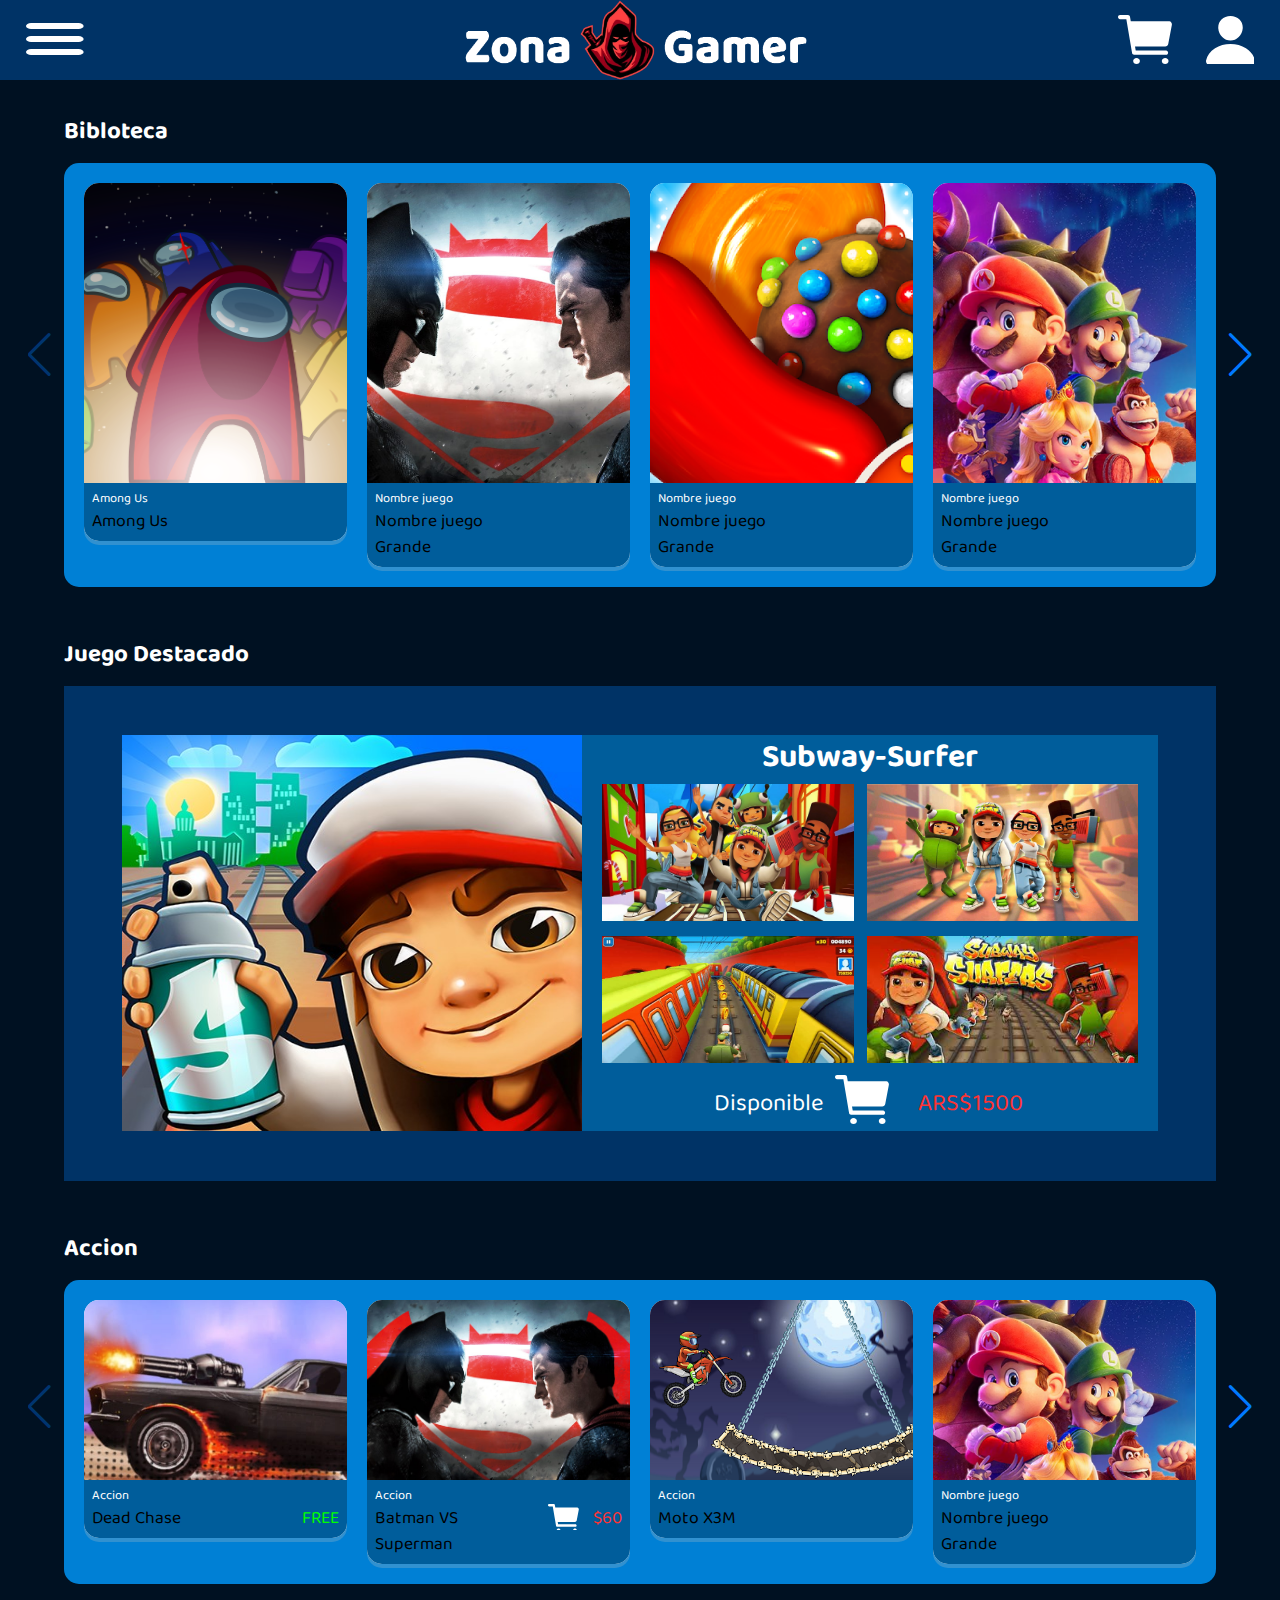
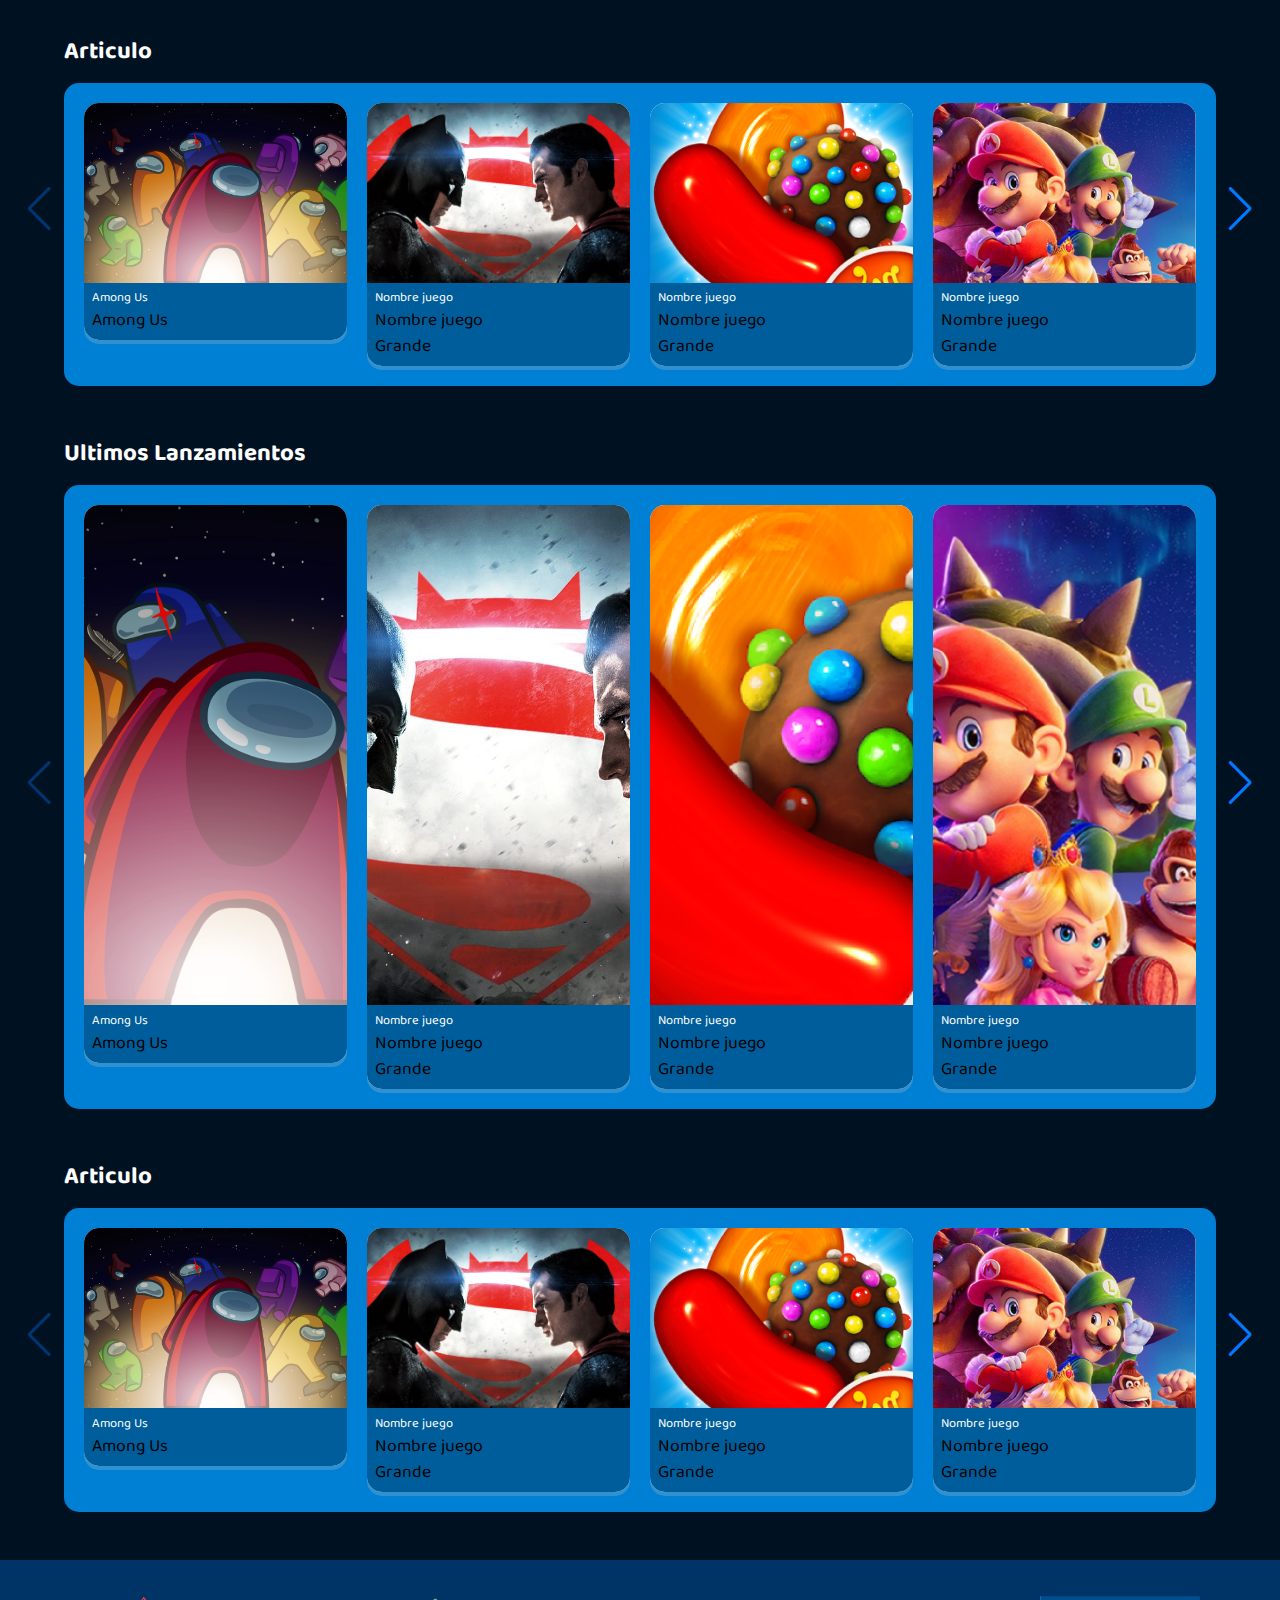
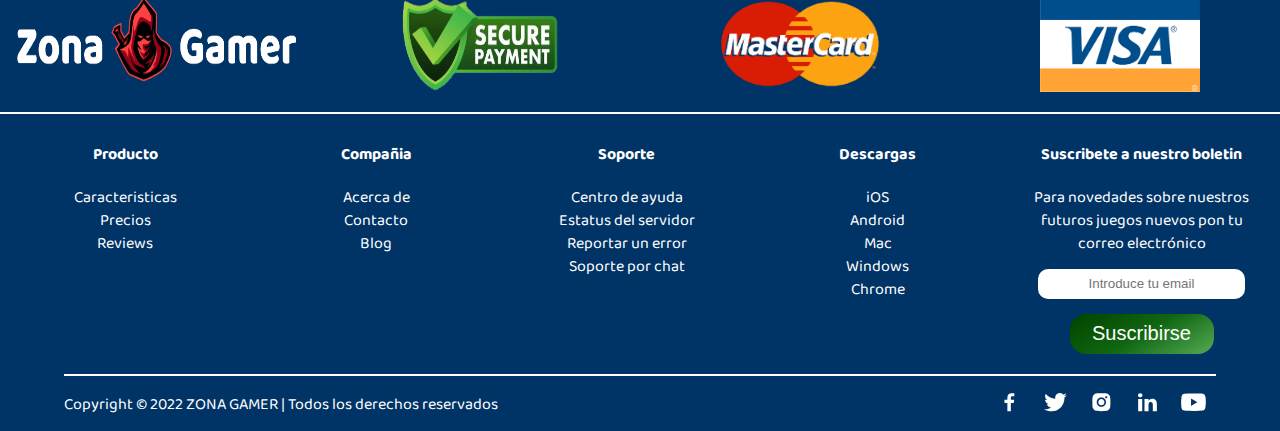
==== commit 7b18787d: "imagenes" ====
--- a/html/index.html
+++ b/html/index.html
@@ -357,13 +357,13 @@
         <div class="swiper-button-prev"></div>
         <div class="swiper-wrapper">
           <div class="swiper-slide">
-            <img src="../images/amongUs.png" alt="amongUs" />
-            <div class="card-descripcion">
-              <div class="card-tittle">
-                <p>Among Us</p>
-              </div>
-              <div class="card-text">
-                <p>Among Us</p>
+            <img src="../images/dead_chase.jpg" />
+            <div class="card-descripcion">
+              <div class="card-tittle">
+                <p>Accion</p>
+              </div>
+              <div class="card-text">
+                <p>Dead Chase</p>
                 <p class="free">FREE</p>
               </div>
             </div>
@@ -372,10 +372,10 @@
             <img src="../images/batmanvssuperman.jpg" alt="amongUs" />
             <div class="card-descripcion">
               <div class="card-tittle">
-                <p>Nombre juego</p>
-              </div>
-              <div class="card-text">
-                <p>Nombre juego Grande</p>
+                <p>Accion</p>
+              </div>
+              <div class="card-text">
+                <p>Batman VS Superman</p>
                 <p class="pay">
                   <span>
                     <svg
@@ -404,13 +404,13 @@
             </div>
           </div>
           <div class="swiper-slide">
-            <img src="../images/CandyCrush.png" alt="amongUs" />
-            <div class="card-descripcion">
-              <div class="card-tittle">
-                <p>Nombre juego</p>
-              </div>
-              <div class="card-text">
-                <p>Nombre juego Grande</p>
+            <img src="../images/moto_x3m.png" alt="amongUs" />
+            <div class="card-descripcion">
+              <div class="card-tittle">
+                <p>Accion</p>
+              </div>
+              <div class="card-text">
+                <p>Moto X3M</p>
               </div>
             </div>
           </div>
--- a/css/prueba.css
+++ b/css/prueba.css
@@ -243,6 +243,7 @@
   justify-content: center;
   align-items: center;
   text-align: center;
+  margin-bottom: 1rem;
 }
 
 .content {
@@ -291,13 +292,17 @@
   padding-right: 2%;
   padding-left: 2%;
   color: #f33;
+  width: 22%;
 }
 .price p:first-child {
   color: white;
 }
 .carrito-juego-destacado {
-  width: 8%;
+  width: 10%;
   height: 80%;
+}
+.carrito-juego-destacado path {
+  transform: scale(0.7);
 }
 /*
 nav {
@@ -399,13 +404,16 @@
 .biblioteca .card-descripcion .card-tittle {
   font-size: 1rem;
 }
-.biblioteca .swiper-button-next,
+.biblioteca .swiper-button-next {
+  right: 26px !important;
+  margin-top: 9.4rem !important;
+  top: auto !important;
+}
 .biblioteca .swiper-button-prev {
-  right: 26px !important;
-  margin-top: 11rem !important;
+  left: 26px;
+  margin-top: 9.4rem !important;
   top: auto !important;
 }
-
 /*------------------------------------------------------------
               MAIN                                   */
 .main {
@@ -489,9 +497,14 @@
 .main .card-descripcion .card-tittle {
   font-size: 1rem;
 }
-.main .swiper-button-next,
+
+.main .swiper-button-next {
+  right: 26px !important;
+  margin-top: 5.3rem !important;
+  top: auto !important;
+}
 .main .swiper-button-prev {
-  right: 26px !important;
+  left: 26px;
   margin-top: 5.3rem !important;
   top: auto !important;
 }
@@ -530,13 +543,17 @@
 .ultimosLanzamientos .card-descripcion .card-tittle {
   font-size: 1rem;
 }
-.ultimosLanzamientos .swiper-button-next,
+
+.ultimosLanzamientos .swiper-button-next {
+  right: 26px !important;
+  margin-top: 16rem !important;
+  top: auto !important;
+}
 .ultimosLanzamientos .swiper-button-prev {
-  right: 26px !important;
-  margin-top: 11rem !important;
+  left: 26px;
+  margin-top: 16rem !important;
   top: auto !important;
 }
-
 /* ********************************--------------------------------------------------*/
 footer {
   height: calc(100%);
@@ -557,7 +574,7 @@
 }
 .image-container2 img {
   height: 6rem;
-  width: 40%;
+  width: 50%;
 }
 .image-container2 {
   width: 100%;
@@ -568,8 +585,6 @@
 .grid-container {
   display: grid;
   grid-template-columns: repeat(5, 1fr);
-
-  gap: 10px;
   text-align: center;
 }
 .item {
@@ -589,12 +604,12 @@
   margin: 15px;
 }
 
-u {
-  padding: 35px;
+b {
+  padding-bottom: 20px;
 }
 .image-container2 img:first-child {
   width: 90%;
-  height: 80%;
+  height: 90%;
 }
 .footer-copyright-redes {
   display: flex;
@@ -614,3 +629,525 @@
   align-content: center;
   width: 5%;
 }
+
+button {
+  border: 0;
+  background-image: linear-gradient(150deg, #004400, #116611, #55aa55);
+  display: flex;
+  align-items: center;
+  justify-content: center;
+  width: 9rem;
+  height: 2.5rem;
+  border-radius: 1rem;
+  font-size: 20px;
+  padding: 3px;
+  color: white;
+  cursor: pointer;
+}
+button:hover {
+  animation-name: animationButton; /* Nombre de la animación */
+  animation-duration: 4s; /* Duración de la animación en segundos */
+  animation-timing-function: ease-in-out; /* Función de temporización (puedes ajustarla según tus preferencias) */
+  animation-iteration-count: calc(1); /* Repetir la animación infinitamente */
+}
+button span {
+  padding: 10px 30px;
+  border-radius: 8px;
+  transition: 0.3s;
+}
+@keyframes animationButton {
+  0% {
+    transform: rotate(0turn);
+  }
+
+  100% {
+    transform: rotate(1turn);
+  }
+}
+
+@media (min-width: 300px) and (max-width: 1342px) {
+  .nav-2 {
+    width: 20%;
+  }
+  .nav {
+    width: 20%;
+  }
+  .important-game {
+    width: 100%;
+    height: 55vh;
+    display: flex;
+    justify-content: center;
+    align-items: center;
+    text-align: center;
+  }
+
+  .content {
+    display: flex;
+    justify-content: center;
+    align-items: center;
+    width: 90%;
+    height: 100%;
+    justify-content: center;
+    background-color: #003366;
+  }
+
+  .image-important-game {
+    height: 80%;
+    width: 40%;
+  }
+
+  .game-details {
+    height: 80%;
+    width: 50%;
+    display: grid;
+    grid-template-columns: 1fr;
+    grid-template-rows: 10% 75% 15%;
+    justify-content: center;
+    justify-items: center;
+    align-content: center;
+    align-items: center;
+    background-color: #005d9b;
+  }
+  .mini-image {
+    display: grid;
+    grid-template-columns: auto auto;
+    grid-template-rows: auto auto auto auto;
+    justify-content: center;
+    justify-items: center;
+    align-content: center;
+    align-items: center;
+    width: 100%;
+    height: 100%;
+  }
+  .image-subimportant-game {
+    height: 90%;
+    width: 95%;
+  }
+
+  .title {
+    font-size: 200%;
+    color: #fff;
+    height: auto;
+  }
+
+  .price {
+    display: flex;
+    justify-content: center;
+    justify-items: start;
+    align-items: center;
+    height: 100%;
+    width: 100%;
+  }
+
+  .price p {
+    display: flex;
+    justify-content: start;
+    font-size: 1.5rem;
+    padding-right: 2%;
+    padding-left: 2%;
+    color: #f33;
+    width: 100%;
+  }
+  .price p:first-child {
+    display: flex;
+    justify-content: end;
+  }
+  .price p:first-child {
+    color: white;
+  }
+  .carrito-juego-destacado {
+    display: flex;
+    justify-content: center; /* Centrar horizontalmente */
+    align-items: center; /* Centrar verticalmente */
+    width: 30%;
+    height: 88%; /* Esto asegura que ocupe toda la altura del contenedor */
+  }
+}
+@media (min-width: 300px) and (max-width: 1184px) {
+  .nav {
+    width: 23%;
+  }
+  .nav-2 {
+    width: 25%;
+  }
+  .ultimosLanzamientos .swiper-button-next {
+    right: 1rem !important;
+  }
+  .ultimosLanzamientos .swiper-button-prev {
+    left: 1rem;
+  }
+  .main .swiper-button-next {
+    right: 1rem !important;
+  }
+  .main .swiper-button-prev {
+    left: 1rem;
+  }
+  .biblioteca .swiper-button-next {
+    right: 1rem !important;
+  }
+  .biblioteca .swiper-button-prev {
+    left: 1rem;
+  }
+}
+@media (min-width: 300px) and (max-width: 942px) {
+  .nav {
+    width: 27%;
+  }
+  .nav-2 {
+    width: 27%;
+  }
+
+  .game-details {
+    height: 80%;
+    width: 50%;
+    display: grid;
+    grid-template-columns: 1fr;
+    grid-template-rows: 20% 65% 15%;
+    justify-content: center;
+    justify-items: center;
+    align-content: center;
+    align-items: center;
+    background-color: #005d9b;
+  }
+  .mini-image {
+    display: grid;
+    grid-template-columns: auto auto;
+    grid-template-rows: auto auto auto auto;
+    justify-content: center;
+    justify-items: center;
+    align-content: center;
+    align-items: center;
+    width: 100%;
+    height: 100%;
+  }
+  .image-subimportant-game {
+    height: 100%;
+    width: 95%;
+  }
+  .carrito-juego-destacado {
+    width: 40%;
+  }
+}
+@media (min-width: 300px) and (max-width: 800px) {
+  .nav {
+    width: 30%;
+  }
+  .nav-2 {
+    width: 40%;
+  }
+  .ultimosLanzamientos .swiper-button-next {
+    right: 0.3rem !important;
+  }
+  .ultimosLanzamientos .swiper-button-prev {
+    left: 0.3rem;
+  }
+  .main .swiper-button-next {
+    right: 0.3rem !important;
+  }
+  .main .swiper-button-prev {
+    left: 0.3rem;
+  }
+  .biblioteca .swiper-button-next {
+    right: 0.3rem !important;
+  }
+  .biblioteca .swiper-button-prev {
+    left: 0.3rem;
+  }
+  .item {
+    padding: 0px;
+  }
+  .item p {
+    font-size: 13px;
+  }
+  .item:nth-child(5) {
+    margin-bottom: 1rem;
+  }
+  .image-container2 img:first-child {
+    width: 90%;
+    height: 4rem;
+  }
+  .image-container2 img {
+    height: 5rem;
+    width: 70%;
+  }
+}
+@media (min-width: 300px) and (max-width: 720px) {
+  .carrito-juego-destacado {
+    width: 50%;
+  }
+  .nav {
+    width: 34%;
+  }
+}
+@media (min-width: 300px) and (max-width: 670px) {
+  .important-game {
+    width: 100%;
+    height: 40vh;
+    display: flex;
+    justify-content: center;
+    align-items: center;
+    text-align: center;
+  }
+  .carrito-juego-destacado {
+    width: 15%;
+    height: 100%;
+    overflow: visible;
+  }
+  .carrito-juego-destacado path {
+    transform: scale(0.5);
+  }
+  .price p {
+    font-size: 1.3rem;
+    padding-right: 2%;
+    padding-left: 2%;
+    width: 22%;
+  }
+  .swiper-slide img {
+    height: 120px;
+  }
+  .biblioteca .swiper-slide img {
+    height: 180px;
+  }
+  .ultimosLanzamientos .swiper-slide img {
+    height: 220px;
+  }
+  .ultimosLanzamientos .swiper-button-next {
+    margin-top: 8rem !important;
+    right: 0.1rem;
+  }
+  .ultimosLanzamientos .swiper-button-prev {
+    margin-top: 8rem !important;
+    left: 0.1rem;
+  }
+  .biblioteca .swiper-button-next {
+    margin-top: 6rem !important;
+    right: 0.1rem;
+  }
+  .biblioteca .swiper-button-prev {
+    margin-top: 6rem !important;
+    left: 0.1rem;
+  }
+  .main .swiper-button-next {
+    margin-top: 4rem !important;
+    right: 0.1rem;
+  }
+  .main .swiper-button-prev {
+    margin-top: 4rem !important;
+    left: 0.1rem;
+  }
+  .headerDerecha {
+    justify-items: end;
+    align-items: center;
+    justify-content: end;
+    align-content: center;
+    margin: 0;
+    padding: 0;
+  }
+  .carrito,
+  .user {
+    transform: scale(0.7);
+    width: 64%;
+  }
+  .logo {
+    width: 15rem;
+    height: 3.5rem;
+  }
+  .hamburgesa {
+    transform: scale(0.7);
+  }
+  header {
+    height: 5rem;
+  }
+  .tipoDeJuego {
+    margin-top: 10px;
+    font-size: 20px;
+  }
+  .title {
+    font-size: 24px;
+  }
+  .price p {
+    font-size: 17px;
+  }
+}
+@media (min-width: 300px) and (max-width: 630px) {
+  .item b {
+    font-size: 14px;
+  }
+  .item p {
+    font-size: 11px;
+  }
+  .item button {
+    width: 7rem;
+    height: 2rem;
+    font-size: 14px;
+  }
+  footer {
+    margin-top: 1rem;
+  }
+  footer .image-container2 {
+    margin-top: 0.5rem;
+    margin-bottom: 0.5rem;
+  }
+  .image-container2 img {
+    align-content: center;
+    align-items: center;
+    height: 3rem;
+  }
+  .image-container2 img:first-child {
+    justify-content: center;
+    width: 90%;
+    height: 3rem;
+  }
+  .nav {
+    width: 30%;
+  }
+  .nav-2 {
+    width: 35%;
+  }
+  .nav-list li {
+    font-size: 16px;
+  }
+  .nav-list .item-menu-hamburgesa li {
+    width: 40%;
+  }
+  .swiper-button-next:after,
+  .swiper-button-prev:after {
+    transform: scale(0.8) !important;
+  }
+  .main .swiper-button-next {
+    right: 0rem;
+  }
+  .main .swiper-button-prev {
+    left: 0rem;
+  }
+}
+@media (min-width: 300px) and (max-width: 550px) {
+  .price {
+    justify-content: end;
+  }
+  .price p {
+    width: auto;
+  }
+  .carrito-juego-destacado {
+    width: 15%;
+    justify-content: center;
+    justify-items: center;
+    margin-top: 10px;
+  }
+  .carrito-juego-destacado path {
+    transform: scale(0.4);
+  }
+}
+@media (min-width: 300px) and (max-width: 515px) {
+  .grid-container {
+    grid-template-columns: repeat(3, 1fr);
+  }
+  .footer-copyright-redes:first-child {
+    justify-content: start;
+    justify-items: start;
+  }
+
+  .footer-copyright-redes p {
+    width: 50%;
+    font-size: 12px;
+  }
+  .redes {
+    display: flex;
+    width: 50%;
+    justify-content: end;
+    justify-items: end;
+  }
+  .footer-copyright-redes .redes svg {
+    width: 14%;
+  }
+  .headerDerecha {
+    display: flex;
+    justify-content: flex-end;
+    justify-items: flex-end;
+    overflow: visible; /* Agrega esto */
+  }
+}
+@media (min-width: 300px) and (max-width: 475px) {
+  .headerDerecha svg {
+    margin-top: 10px;
+    width: 30%;
+    overflow: visible; /* Agrega esto */
+  }
+
+  .headerDerecha svg path {
+    transform: scale(0.6);
+  }
+}
+@media (min-width: 300px) and (max-width: 471px) {
+  .logo {
+    width: 10rem;
+  }
+}
+@media (min-width: 300px) and (max-width: 445px) {
+  .carrito-juego-destacado {
+    width: 17%;
+  }
+  .main {
+    width: 80%;
+  }
+  .ultimosLanzamientos {
+    width: 80%;
+  }
+  .tipoDeJuego {
+    width: 80%;
+  }
+  .biblioteca {
+    width: 80%;
+  }
+  .content {
+    width: 80%;
+  }
+  .price p {
+    font-size: 14px;
+  }
+  footer .image-container2 {
+    display: grid;
+    grid-template-columns: repeat(2, 2fr);
+    justify-items: center;
+    align-content: center;
+    height: 106%;
+    margin-top: 1rem;
+    margin-bottom: 1rem;
+  }
+  .image-container2 img:first-child {
+    justify-content: center;
+    width: 80%;
+    height: 3rem;
+    margin-bottom: 10px;
+  }
+  .image-container2 img:nth-child(2) {
+    margin-bottom: 10px;
+  }
+
+  .image-container2 img {
+    height: 4rem;
+  }
+  .logoo {
+    width: auto;
+  }
+  .headerDerecha {
+    width: 70%;
+  }
+  .menuHamburgesa {
+    width: 70%;
+  }
+}
+@media (min-width: 300px) and (max-width: 445px) {
+  .price p:first-child {
+    display: none;
+  }
+  .carrito-juego-destacado {
+    width: 25%;
+  }
+}
+@media (min-width: 300px) and (max-width: 413px) {
+  .headerDerecha .carrito,
+  .headerDerecha .user {
+    width: 36%;
+  }
+}
